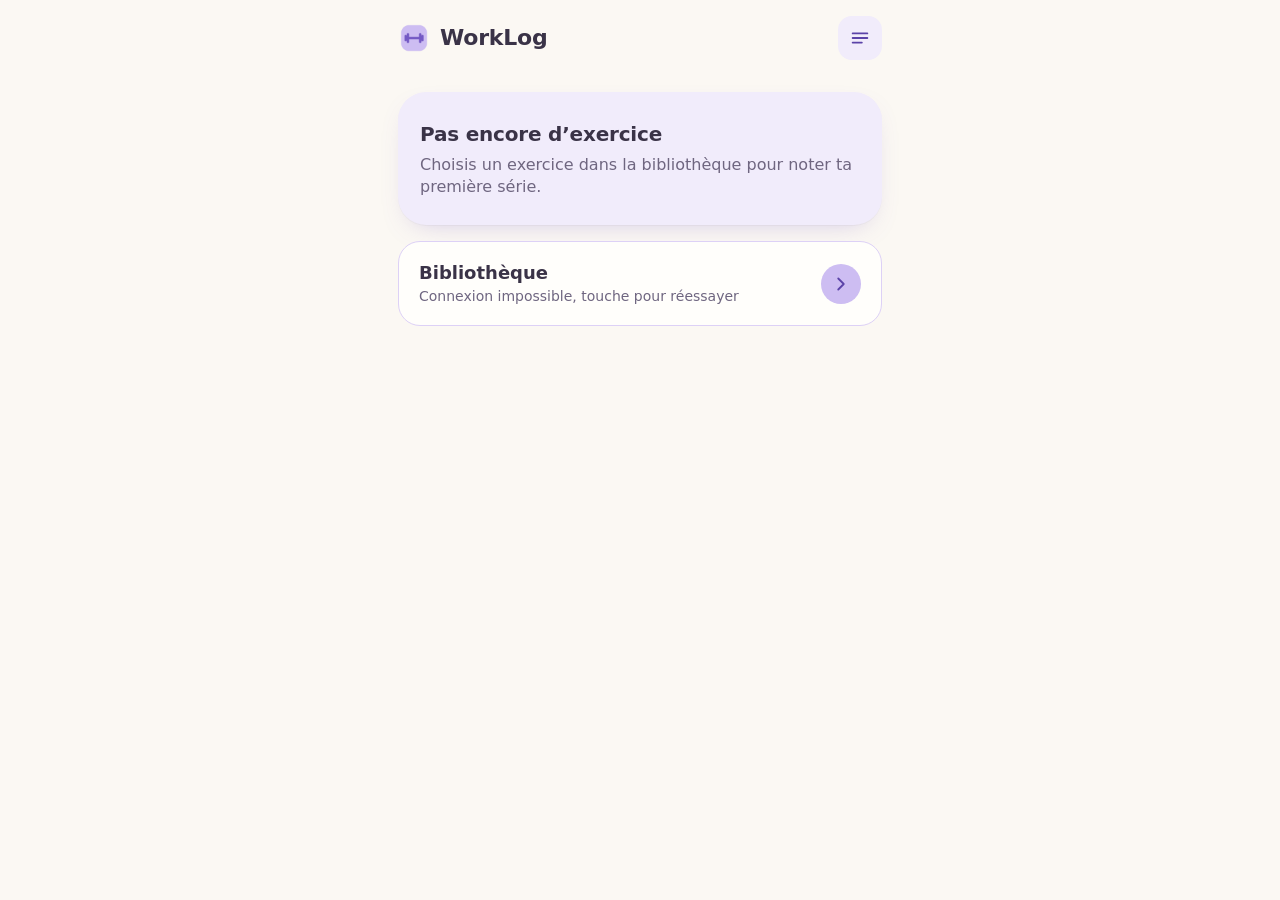
==== index.html @ c3fec1e9 "Add files via upload" ====
<!doctype html>
<html lang="fr">
<head>
<meta charset="utf-8">
<meta name="viewport" content="width=device-width, initial-scale=1, viewport-fit=cover">
<meta http-equiv="Content-Security-Policy" content="default-src 'self'; script-src 'self'; style-src 'self'; img-src 'self' https: data: blob:; connect-src 'self' https:; base-uri 'none'; form-action 'none'">
<meta name="color-scheme" content="light">
<meta name="theme-color" content="#FBF8F3">
<meta name="apple-mobile-web-app-capable" content="yes">
<meta name="mobile-web-app-capable" content="yes">
<meta name="apple-mobile-web-app-title" content="WorkLog">
<meta name="apple-mobile-web-app-status-bar-style" content="default">
<link rel="manifest" href="manifest.webmanifest">
<link rel="apple-touch-icon" href="apple-touch-icon.png">
<link rel="icon" type="image/png" href="icon-192.png">
<title>WorkLog</title>
<link rel="stylesheet" href="style.css">
</head>
<body>
<div id="app"></div>
<div id="toast" role="status" aria-live="polite"></div>
<div id="modal-root"></div>
<script src="app.js" defer></script>
</body>
</html>
---- style.css ----
:root {
  color-scheme: light;
  --paper: #FBF8F3;
  --card: #FFFEFB;
  --ink: #3A3347;
  --muted: #6F6680;
  --line: #EAE3F3;
  --lav: #CDBDF2;
  --lav-mid: #DDD1F6;
  --lav-soft: #F1ECFB;
  --deep: #7459C4;
  --deep-ink: #5B43A8;
  --danger: #B4455C;
  --danger-soft: #F8E6EA;
  --shadow: 0 1px 0 rgba(58, 51, 71, .04), 0 10px 28px -14px rgba(116, 89, 196, .35);
  --font: ui-rounded, "SF Pro Rounded", "Nunito", system-ui, -apple-system, "Segoe UI", sans-serif;
}

* { box-sizing: border-box; -webkit-tap-highlight-color: transparent; }
html { -webkit-text-size-adjust: 100%; }
body {
  margin: 0;
  background: var(--paper);
  color: var(--ink);
  font-family: var(--font);
  font-size: 16px;
  line-height: 1.4;
  font-variant-numeric: tabular-nums;
}
button, input { font: inherit; color: inherit; }
button { cursor: pointer; }
h1, h2, h3, p { margin: 0; }
[hidden] { display: none !important; }

:focus-visible { outline: 3px solid var(--deep); outline-offset: 2px; border-radius: 10px; }

#app {
  max-width: 520px;
  margin: 0 auto;
  min-height: 100vh;
  min-height: 100dvh;
  padding: calc(env(safe-area-inset-top) + 14px) 18px calc(env(safe-area-inset-bottom) + 40px);
}

.ic { width: 22px; height: 22px; fill: none; stroke: currentColor; stroke-width: 2; stroke-linecap: round; stroke-linejoin: round; flex: none; }
.ic.fill { fill: currentColor; }

/* ---------- header ---------- */
.bar { display: flex; align-items: center; justify-content: space-between; gap: 12px; min-height: 48px; margin-bottom: 14px; position: relative; }
.bar h1 { font-size: 22px; font-weight: 700; letter-spacing: -.01em; }
.bar .grow { flex: 1; min-width: 0; }
.iconbtn {
  width: 44px; height: 44px; border-radius: 14px; border: 0; background: var(--lav-soft); color: var(--deep-ink);
  display: inline-grid; place-items: center; flex: none;
}
.iconbtn.plain { background: transparent; }
.iconbtn[aria-pressed="true"] { color: var(--deep); }
.iconbtn[aria-pressed="true"] .ic { fill: var(--lav); }
.textbtn {
  border: 0; background: transparent; color: var(--deep-ink); font-weight: 600; padding: 10px 12px; border-radius: 12px; min-height: 44px;
}
.textbtn.danger { color: var(--danger); }
.pill {
  display: inline-flex; align-items: center; gap: 6px; border: 1.5px solid var(--lav-mid); background: transparent; color: var(--deep-ink);
  border-radius: 999px; padding: 7px 14px; font-weight: 600; font-size: 14px; min-height: 40px;
}
.pill .ic { width: 18px; height: 18px; }

.wordmark { display: flex; align-items: center; gap: 10px; }
.wordmark img { width: 32px; height: 32px; border-radius: 9px; display: block; }

/* ---------- menu ---------- */
.menu {
  position: absolute; right: 0; top: 52px; z-index: 20; min-width: 230px; background: var(--card);
  border-radius: 18px; padding: 6px; box-shadow: 0 18px 40px -12px rgba(58, 51, 71, .3), 0 0 0 1px var(--line);
}
.menu button {
  display: block; width: 100%; text-align: left; border: 0; background: transparent; padding: 12px 14px; border-radius: 12px; font-weight: 600;
}
.menu button:hover, .menu button:focus-visible { background: var(--lav-soft); }
.menu hr { border: 0; border-top: 1px solid var(--line); margin: 6px 8px; }
.menu .quiet { font-weight: 500; color: var(--muted); font-size: 15px; }

/* ---------- home ---------- */
.home { display: grid; gap: 16px; }
.hero {
  display: block; width: 100%; text-align: left; border: 0; padding: 14px 14px 18px; border-radius: 28px;
  background: var(--lav-soft); box-shadow: var(--shadow);
}
.hero .frame { background: #fff; border-radius: 20px; aspect-ratio: 1 / 1; max-height: 340px; width: 100%; display: grid; place-items: center; overflow: hidden; }
.hero .frame img { width: 100%; height: 100%; object-fit: contain; display: block; }
.hero h2 { font-size: 20px; font-weight: 700; margin: 14px 4px 2px; letter-spacing: -.01em; }
.hero .last { margin: 0 4px; font-size: 17px; }
.hero .last strong { font-size: 26px; font-weight: 700; color: var(--deep-ink); letter-spacing: -.02em; }
.hero .when { margin: 2px 4px 0; color: var(--muted); font-size: 14px; }
.hero.empty { padding: 28px 22px 26px; }
.hero.empty h2 { margin: 0 0 6px; }
.hero.empty p { color: var(--muted); }

.lib-card {
  display: flex; align-items: center; justify-content: space-between; gap: 12px; width: 100%; text-align: left;
  border: 1.5px solid var(--lav-mid); background: var(--card); border-radius: 22px; padding: 18px 20px;
}
.lib-card strong { display: block; font-size: 18px; }
.lib-card span.sub { color: var(--muted); font-size: 14px; }
.lib-card .go { width: 40px; height: 40px; border-radius: 50%; background: var(--lav); color: var(--deep-ink); display: grid; place-items: center; flex: none; }

/* ---------- exercise ---------- */
.page > .bar { margin-bottom: 8px; }
.ex-title { font-size: 24px; font-weight: 700; line-height: 1.15; letter-spacing: -.015em; margin: 4px 2px 12px; overflow-wrap: anywhere; }
.visual { background: #fff; border-radius: 24px; box-shadow: var(--shadow); aspect-ratio: 1 / 1; max-height: 380px; width: 100%; display: grid; place-items: center; overflow: hidden; }
.visual img { width: 100%; height: 100%; object-fit: contain; display: block; }
.muscles { margin: 10px 4px 0; font-size: 14px; color: var(--muted); }
.muscles b { color: var(--ink); font-weight: 600; }

.sec { margin-top: 26px; }
.sec > h2 { font-size: 18px; font-weight: 700; margin: 0 2px 10px; letter-spacing: -.01em; }
.card { background: var(--card); border-radius: 22px; box-shadow: var(--shadow); padding: 16px; }

.recent { display: grid; gap: 14px; }
.recent .day { display: grid; gap: 6px; }
.recent .day + .day { border-top: 1px solid var(--line); padding-top: 14px; }
.recent .dlabel { font-weight: 600; }
.sets { display: flex; flex-wrap: wrap; gap: 6px; }
.set { background: var(--lav-soft); color: var(--deep-ink); border-radius: 999px; padding: 4px 12px; font-weight: 600; font-size: 15px; }
.empty-note { color: var(--muted); font-size: 15px; }

.chips { display: flex; gap: 6px; margin-bottom: 10px; }
.chip { border: 0; background: var(--lav-soft); color: var(--deep-ink); font-weight: 600; border-radius: 999px; padding: 8px 14px; min-height: 40px; }
.chip[aria-pressed="true"] { background: var(--deep); color: #fff; }
.chart { width: 100%; height: auto; display: block; overflow: visible; }
.chart .grid { stroke: var(--line); stroke-width: 1; }
.chart .tick { fill: var(--muted); font-size: 10.5px; font-family: var(--font); }
.chart .line { fill: none; stroke: var(--deep); stroke-width: 2; stroke-linejoin: round; stroke-linecap: round; }
.chart .dot { fill: #fff; stroke: var(--deep); stroke-width: 2; }
.chart .dot.on { fill: var(--deep); stroke: #fff; stroke-width: 2.5; }
.chart .hit { fill: transparent; cursor: pointer; }
.chart-note { color: var(--muted); font-size: 12.5px; margin: 0 0 4px 2px; }
.detail { margin-top: 8px; min-height: 44px; background: var(--lav-soft); border-radius: 14px; padding: 10px 14px; font-size: 15px; }
.detail strong { color: var(--deep-ink); }
.detail .sub { color: var(--muted); font-size: 13.5px; display: block; }

.rows { display: grid; gap: 12px; }
.srow { display: grid; grid-template-columns: auto 1fr auto 1fr auto; gap: 8px; align-items: center; }
.srow .n { width: 28px; height: 28px; border-radius: 50%; background: var(--lav); color: var(--deep-ink); display: grid; place-items: center; font-weight: 700; font-size: 14px; }
.srow .times { color: var(--muted); font-weight: 700; }
.field {
  width: 100%; min-width: 0; border: 1.5px solid var(--lav-mid); background: #fff; border-radius: 14px; padding: 10px 12px; font-size: 17px; text-align: center; min-height: 46px;
}
.field::placeholder { color: #A89FB8; }
.field.invalid { border-color: var(--danger); background: var(--danger-soft); }
.srow .dt-line { grid-column: 1 / -1; display: flex; align-items: center; gap: 8px; color: var(--muted); font-size: 13.5px; padding-left: 36px; }
.srow .dt-line input { flex: 1; min-width: 0; font-size: 15px; text-align: left; min-height: 40px; padding: 6px 10px; }
.srow .rm { width: 36px; height: 36px; border-radius: 12px; }
.form-actions { display: grid; gap: 10px; margin-top: 14px; }
.btn { border: 0; border-radius: 16px; padding: 14px 18px; font-weight: 700; font-size: 17px; min-height: 52px; }
.btn.primary { background: var(--deep); color: #fff; }
.btn.primary:active { background: var(--deep-ink); }
.btn.ghost { background: var(--lav-soft); color: var(--deep-ink); display: inline-flex; align-items: center; justify-content: center; gap: 8px; }
.form-msg { color: var(--danger); font-size: 14.5px; min-height: 0; }

/* ---------- library ---------- */
.search {
  width: 100%; border: 1.5px solid var(--lav-mid); background: #fff; border-radius: 16px; padding: 12px 16px; font-size: 17px; min-height: 50px; margin-bottom: 18px;
}
.favs { display: grid; grid-template-columns: repeat(2, 1fr); gap: 10px; }
.tile { position: relative; display: flex; align-items: center; gap: 10px; background: var(--card); border: 0; border-radius: 18px; box-shadow: var(--shadow); padding: 8px 10px 8px 8px; text-align: left; width: 100%; min-width: 0; }
.tile img { width: 56px; height: 56px; border-radius: 12px; object-fit: contain; background: #fff; flex: none; }
.tile .nm { font-size: 14px; font-weight: 600; line-height: 1.2; overflow: hidden; display: -webkit-box; -webkit-line-clamp: 3; -webkit-box-orient: vertical; overflow-wrap: anywhere; }
.groups { display: grid; gap: 8px; }
details.group { background: var(--card); border-radius: 18px; box-shadow: var(--shadow); }
details.group > summary { list-style: none; display: flex; align-items: center; justify-content: space-between; padding: 14px 16px; font-weight: 700; min-height: 52px; cursor: pointer; }
details.group > summary::-webkit-details-marker { display: none; }
details.group > summary .count { color: var(--muted); font-weight: 500; font-size: 14px; margin-left: 8px; }
details.group > summary .ic { transition: transform .15s; color: var(--deep-ink); }
details.group[open] > summary .ic { transform: rotate(180deg); }
.exlist { display: grid; padding: 0 8px 8px; }
.exrow { display: flex; align-items: center; gap: 6px; border-radius: 12px; }
.exrow .open { flex: 1; min-width: 0; text-align: left; border: 0; background: transparent; padding: 11px 10px; border-radius: 12px; font-size: 15.5px; overflow-wrap: anywhere; }
.exrow .open:hover { background: var(--lav-soft); }
.exrow .iconbtn { width: 40px; height: 40px; background: transparent; color: #A89FB8; }
.exrow .iconbtn[aria-pressed="true"] { color: var(--deep); }
.results { display: grid; background: var(--card); border-radius: 18px; box-shadow: var(--shadow); padding: 8px; }
.loader { background: var(--card); border-radius: 22px; box-shadow: var(--shadow); padding: 22px; display: grid; gap: 12px; }
.loader .track { height: 8px; border-radius: 999px; background: var(--lav-soft); overflow: hidden; }
.loader .fill { height: 100%; width: 0; background: var(--deep); border-radius: 999px; transition: width .2s; }
.loader .err { color: var(--danger); font-size: 15px; }

/* ---------- history ---------- */
.tools { display: flex; gap: 8px; flex-wrap: wrap; margin-bottom: 14px; }
.dayhead { position: sticky; top: 0; background: var(--paper); padding: 12px 2px 6px; font-weight: 700; z-index: 2; }
.hrow { display: grid; grid-template-columns: 1fr auto; gap: 8px; align-items: center; background: var(--card); border-radius: 16px; padding: 10px 6px 10px 14px; margin-bottom: 6px; box-shadow: 0 1px 0 rgba(58, 51, 71, .04); }
.hrow .nm { font-weight: 600; overflow-wrap: anywhere; }
.hrow .meta { color: var(--muted); font-size: 14px; }
.hrow .meta b { color: var(--deep-ink); font-weight: 700; font-size: 15px; }
.hrow .iconbtn { width: 40px; height: 40px; background: transparent; color: var(--muted); }

/* ---------- calendar ---------- */
.monthbar { display: flex; align-items: center; justify-content: space-between; margin-bottom: 10px; }
.monthbar h2 { font-size: 19px; font-weight: 700; text-transform: capitalize; }
.cal { display: grid; grid-template-columns: repeat(7, 1fr); gap: 6px; }
.cal .wd { text-align: center; color: var(--muted); font-size: 12.5px; padding-bottom: 2px; }
.cal .day { aspect-ratio: 1 / 1; border: 0; border-radius: 12px; background: transparent; color: #8B829B; font-weight: 500; display: grid; place-items: center; padding: 0; }
.cal .day.has { background: var(--lav); color: var(--ink); font-weight: 700; }
.cal .day.has:active { background: var(--lav-mid); }
.cal .day.today { box-shadow: inset 0 0 0 2px var(--deep); }
.cal .day:disabled { cursor: default; }
.cal-note { margin-top: 16px; color: var(--muted); }

.sum { color: var(--muted); margin: -4px 2px 14px; }
.timeline { position: relative; display: grid; gap: 14px; padding-left: 22px; }
.timeline::before { content: ""; position: absolute; left: 6px; top: 8px; bottom: 8px; width: 2px; background: var(--lav-mid); border-radius: 2px; }
.tl { position: relative; background: var(--card); border-radius: 20px; box-shadow: var(--shadow); padding: 12px 14px 14px; }
.tl::before { content: ""; position: absolute; left: -22px; top: 20px; width: 14px; height: 14px; border-radius: 50%; background: var(--lav); border: 3px solid var(--paper); box-shadow: 0 0 0 2px var(--lav-mid); box-sizing: content-box; margin-left: -3px; }
.tl .head { display: flex; align-items: center; gap: 12px; margin-bottom: 10px; }
.tl .head img { width: 52px; height: 52px; border-radius: 12px; background: #fff; object-fit: contain; flex: none; }
.tl .head .t { color: var(--muted); font-size: 13.5px; }
.tl .head .nm { font-weight: 700; overflow-wrap: anywhere; line-height: 1.2; }
.tl .line-set { display: flex; align-items: baseline; gap: 10px; padding: 5px 0; border-top: 1px solid var(--line); }
.tl .line-set .tm { color: var(--muted); font-size: 13.5px; width: 44px; flex: none; }
.tl .line-set b { color: var(--deep-ink); }
.tl .line-set .tot { margin-left: auto; color: var(--muted); font-size: 13.5px; }

/* ---------- modal & toast ---------- */
.scrim { position: fixed; inset: 0; background: rgba(58, 51, 71, .42); display: grid; place-items: center; padding: 24px; z-index: 50; }
.dialog { background: var(--card); border-radius: 24px; padding: 24px; width: min(360px, 100%); box-shadow: 0 30px 60px -20px rgba(58, 51, 71, .5); }
.dialog h2 { font-size: 20px; margin-bottom: 8px; }
.dialog p { color: var(--muted); margin-bottom: 20px; }
.dialog .acts { display: grid; grid-template-columns: 1fr 1fr; gap: 10px; }
.dialog .btn.danger { background: var(--danger); color: #fff; }

#toast { position: fixed; left: 0; right: 0; bottom: calc(env(safe-area-inset-bottom) + 20px); display: flex; justify-content: center; pointer-events: none; z-index: 60; padding: 0 18px; }
#toast .t { pointer-events: auto; background: var(--ink); color: #fff; border-radius: 16px; padding: 12px 16px; display: flex; align-items: center; gap: 14px; max-width: 420px; box-shadow: 0 14px 30px -12px rgba(58, 51, 71, .6); }
#toast .t button { border: 0; background: transparent; color: var(--lav); font-weight: 700; padding: 4px 6px; }

@media (prefers-reduced-motion: reduce) {
  * { transition: none !important; animation: none !important; }
}
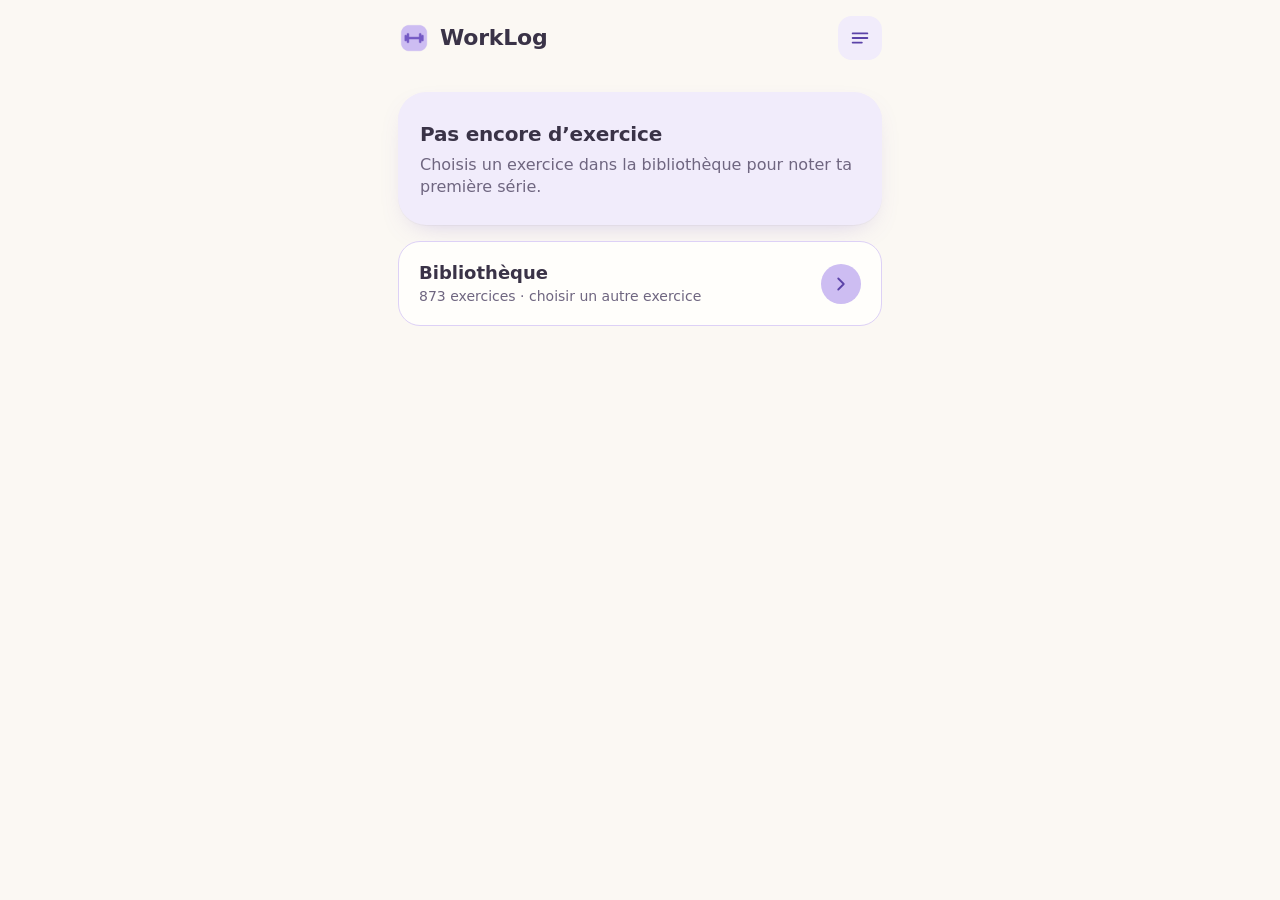
==== commit 0462faa5: "Add files via upload" ====
--- a/index.html
+++ b/index.html
@@ -3,13 +3,14 @@
 <head>
 <meta charset="utf-8">
 <meta name="viewport" content="width=device-width, initial-scale=1, viewport-fit=cover">
-<meta http-equiv="Content-Security-Policy" content="default-src 'self'; script-src 'self'; style-src 'self'; img-src 'self' https: data: blob:; connect-src 'self' https:; base-uri 'none'; form-action 'none'">
+<meta http-equiv="Content-Security-Policy" content="default-src 'self'; script-src 'self'; style-src 'self'; img-src 'self' https: data: blob:; connect-src 'self'; base-uri 'none'; form-action 'none'">
 <meta name="color-scheme" content="light">
 <meta name="theme-color" content="#FBF8F3">
 <meta name="apple-mobile-web-app-capable" content="yes">
 <meta name="mobile-web-app-capable" content="yes">
 <meta name="apple-mobile-web-app-title" content="WorkLog">
 <meta name="apple-mobile-web-app-status-bar-style" content="default">
+<link rel="preconnect" href="https://raw.githubusercontent.com" crossorigin>
 <link rel="manifest" href="manifest.webmanifest">
 <link rel="apple-touch-icon" href="apple-touch-icon.png">
 <link rel="icon" type="image/png" href="icon-192.png">
--- a/style.css
+++ b/style.css
@@ -27,7 +27,7 @@
   line-height: 1.4;
   font-variant-numeric: tabular-nums;
 }
-button, input { font: inherit; color: inherit; }
+button, input, select { font: inherit; color: inherit; }
 button { cursor: pointer; }
 h1, h2, h3, p { margin: 0; }
 [hidden] { display: none !important; }
@@ -87,8 +87,7 @@
   display: block; width: 100%; text-align: left; border: 0; padding: 14px 14px 18px; border-radius: 28px;
   background: var(--lav-soft); box-shadow: var(--shadow);
 }
-.hero .frame { background: #fff; border-radius: 20px; aspect-ratio: 1 / 1; max-height: 340px; width: 100%; display: grid; place-items: center; overflow: hidden; }
-.hero .frame img { width: 100%; height: 100%; object-fit: contain; display: block; }
+.hero .frame { background: #fff; border-radius: 20px; aspect-ratio: 3 / 2; width: 100%; overflow: hidden; }
 .hero h2 { font-size: 20px; font-weight: 700; margin: 14px 4px 2px; letter-spacing: -.01em; }
 .hero .last { margin: 0 4px; font-size: 17px; }
 .hero .last strong { font-size: 26px; font-weight: 700; color: var(--deep-ink); letter-spacing: -.02em; }
@@ -108,10 +107,11 @@
 /* ---------- exercise ---------- */
 .page > .bar { margin-bottom: 8px; }
 .ex-title { font-size: 24px; font-weight: 700; line-height: 1.15; letter-spacing: -.015em; margin: 4px 2px 12px; overflow-wrap: anywhere; }
-.visual { background: #fff; border-radius: 24px; box-shadow: var(--shadow); aspect-ratio: 1 / 1; max-height: 380px; width: 100%; display: grid; place-items: center; overflow: hidden; }
-.visual img { width: 100%; height: 100%; object-fit: contain; display: block; }
-.muscles { margin: 10px 4px 0; font-size: 14px; color: var(--muted); }
-.muscles b { color: var(--ink); font-weight: 600; }
+.visual { background: #fff; border-radius: 24px; box-shadow: var(--shadow); aspect-ratio: 3 / 2; width: 100%; overflow: hidden; }
+.muscles { margin: 12px 4px 0; font-size: 14.5px; color: var(--muted); display: grid; gap: 2px; }
+.muscles p { color: var(--ink); }
+.muscles span { color: var(--muted); }
+.muscles b { font-weight: 700; }
 
 .sec { margin-top: 26px; }
 .sec > h2 { font-size: 18px; font-weight: 700; margin: 0 2px 10px; letter-spacing: -.01em; }
@@ -126,7 +126,13 @@
 .empty-note { color: var(--muted); font-size: 15px; }
 
 .chips { display: flex; gap: 6px; margin-bottom: 10px; }
-.chip { border: 0; background: var(--lav-soft); color: var(--deep-ink); font-weight: 600; border-radius: 999px; padding: 8px 14px; min-height: 40px; }
+.chips.wrap { flex-wrap: wrap; margin-bottom: 0; }
+.chips.scroll { overflow-x: auto; margin: 0 -18px 4px; padding: 2px 18px 8px; scrollbar-width: none; }
+.chips.scroll::-webkit-scrollbar { display: none; }
+.chip { border: 0; background: var(--lav-soft); color: var(--deep-ink); font-weight: 600; border-radius: 999px; padding: 8px 12px; min-height: 40px; font-size: 15px; white-space: nowrap; flex: none; }
+.chips.fit .chip { flex: 1 1 auto; padding: 8px 4px; font-size: 14.5px; }
+.chip.small { font-size: 14px; padding: 6px 12px; min-height: 36px; }
+.chip .n { margin-left: 6px; font-weight: 500; opacity: .75; }
 .chip[aria-pressed="true"] { background: var(--deep); color: #fff; }
 .chart { width: 100%; height: auto; display: block; overflow: visible; }
 .chart .grid { stroke: var(--line); stroke-width: 1; }
@@ -165,7 +171,7 @@
 }
 .favs { display: grid; grid-template-columns: repeat(2, 1fr); gap: 10px; }
 .tile { position: relative; display: flex; align-items: center; gap: 10px; background: var(--card); border: 0; border-radius: 18px; box-shadow: var(--shadow); padding: 8px 10px 8px 8px; text-align: left; width: 100%; min-width: 0; }
-.tile img { width: 56px; height: 56px; border-radius: 12px; object-fit: contain; background: #fff; flex: none; }
+.tile .flip { width: 78px; height: 52px; border-radius: 12px; flex: none; }
 .tile .nm { font-size: 14px; font-weight: 600; line-height: 1.2; overflow: hidden; display: -webkit-box; -webkit-line-clamp: 3; -webkit-box-orient: vertical; overflow-wrap: anywhere; }
 .groups { display: grid; gap: 8px; }
 details.group { background: var(--card); border-radius: 18px; box-shadow: var(--shadow); }
@@ -176,7 +182,9 @@
 details.group[open] > summary .ic { transform: rotate(180deg); }
 .exlist { display: grid; padding: 0 8px 8px; }
 .exrow { display: flex; align-items: center; gap: 6px; border-radius: 12px; }
-.exrow .open { flex: 1; min-width: 0; text-align: left; border: 0; background: transparent; padding: 11px 10px; border-radius: 12px; font-size: 15.5px; overflow-wrap: anywhere; }
+.exrow .open { flex: 1; min-width: 0; display: flex; align-items: center; gap: 12px; text-align: left; border: 0; background: transparent; padding: 7px 8px; border-radius: 12px; font-size: 15.5px; line-height: 1.25; }
+.exrow .open .nm { min-width: 0; overflow-wrap: anywhere; }
+.thumb { width: 72px; height: 48px; border-radius: 10px; object-fit: cover; background: var(--lav-soft); flex: none; display: block; }
 .exrow .open:hover { background: var(--lav-soft); }
 .exrow .iconbtn { width: 40px; height: 40px; background: transparent; color: #A89FB8; }
 .exrow .iconbtn[aria-pressed="true"] { color: var(--deep); }
@@ -212,8 +220,7 @@
 .timeline::before { content: ""; position: absolute; left: 6px; top: 8px; bottom: 8px; width: 2px; background: var(--lav-mid); border-radius: 2px; }
 .tl { position: relative; background: var(--card); border-radius: 20px; box-shadow: var(--shadow); padding: 12px 14px 14px; }
 .tl::before { content: ""; position: absolute; left: -22px; top: 20px; width: 14px; height: 14px; border-radius: 50%; background: var(--lav); border: 3px solid var(--paper); box-shadow: 0 0 0 2px var(--lav-mid); box-sizing: content-box; margin-left: -3px; }
-.tl .head { display: flex; align-items: center; gap: 12px; margin-bottom: 10px; }
-.tl .head img { width: 52px; height: 52px; border-radius: 12px; background: #fff; object-fit: contain; flex: none; }
+.tl .head { display: flex; align-items: center; gap: 12px; margin-bottom: 10px; width: 100%; border: 0; background: transparent; padding: 0; text-align: left; border-radius: 12px; }
 .tl .head .t { color: var(--muted); font-size: 13.5px; }
 .tl .head .nm { font-weight: 700; overflow-wrap: anywhere; line-height: 1.2; }
 .tl .line-set { display: flex; align-items: baseline; gap: 10px; padding: 5px 0; border-top: 1px solid var(--line); }
@@ -227,12 +234,70 @@
 .dialog h2 { font-size: 20px; margin-bottom: 8px; }
 .dialog p { color: var(--muted); margin-bottom: 20px; }
 .dialog .acts { display: grid; grid-template-columns: 1fr 1fr; gap: 10px; }
+.dialog.sheet { width: min(420px, 100%); max-height: calc(100dvh - 48px); overflow-y: auto; display: grid; gap: 8px; }
+.dialog.sheet h2 { margin-bottom: 4px; }
+.dialog.sheet .lbl { font-weight: 600; font-size: 14.5px; margin-top: 8px; }
+.dialog.sheet .acts { margin-top: 12px; }
+.dialog.sheet .form-msg { margin: 0; }
 .dialog .btn.danger { background: var(--danger); color: #fff; }
 
 #toast { position: fixed; left: 0; right: 0; bottom: calc(env(safe-area-inset-bottom) + 20px); display: flex; justify-content: center; pointer-events: none; z-index: 60; padding: 0 18px; }
 #toast .t { pointer-events: auto; background: var(--ink); color: #fff; border-radius: 16px; padding: 12px 16px; display: flex; align-items: center; gap: 14px; max-width: 420px; box-shadow: 0 14px 30px -12px rgba(58, 51, 71, .6); }
 #toast .t button { border: 0; background: transparent; color: var(--lav); font-weight: 700; padding: 4px 6px; }
 
+/* ---------- V2 : photos, sous-groupes, séances ---------- */
+.flip { position: relative; width: 100%; height: 100%; overflow: hidden; background: var(--lav-soft); }
+.flip img { position: absolute; inset: 0; width: 100%; height: 100%; object-fit: cover; display: block; }
+.flip img.b { opacity: 0; animation: flip 2.4s ease-in-out infinite; }
+@keyframes flip { 0%, 44% { opacity: 0; } 50%, 94% { opacity: 1; } 100% { opacity: 0; } }
+img.broken { visibility: hidden; }
+.ph { display: block; background: var(--lav-soft); }
+
+.subgroups { display: grid; gap: 6px; padding: 0 8px 8px; }
+details.group.sub { background: var(--paper); box-shadow: none; border-radius: 14px; }
+details.group.sub > summary { padding: 12px 12px; min-height: 48px; font-weight: 600; }
+details.group.sub .exlist { padding: 0 2px 6px; }
+.empty-note.more { margin: 10px 4px; }
+.favsec { margin-top: 0; margin-bottom: 26px; }
+.favsec + .sec { margin-top: 0; }
+
+.field.left { text-align: left; }
+select.field { appearance: none; -webkit-appearance: none; padding-right: 36px; background-image: linear-gradient(45deg, transparent 50%, var(--deep-ink) 50%), linear-gradient(135deg, var(--deep-ink) 50%, transparent 50%); background-position: calc(100% - 20px) 50%, calc(100% - 14px) 50%; background-size: 6px 6px; background-repeat: no-repeat; }
+.btn.wide { width: 100%; }
+.textbtn.center { display: block; margin: 0 auto; }
+
+.tags { display: flex; flex-wrap: wrap; gap: 6px; }
+.tag { display: inline-flex; align-items: center; gap: 6px; border-radius: 999px; padding: 3px 10px 3px 8px; font-size: 13.5px; font-weight: 500; border: 1.5px solid var(--line); color: var(--ink); }
+.tag::before { content: ""; width: 8px; height: 8px; border-radius: 50%; background: var(--c, var(--lav)); flex: none; }
+.tag.main { background: var(--lav-soft); border-color: var(--lav-soft); font-weight: 700; }
+
+.sess-name { margin-bottom: 14px; }
+.card.named { position: relative; padding: 12px 12px 14px 22px; display: grid; gap: 8px; overflow: hidden; }
+.card.named::before, .scard::before { content: ""; position: absolute; left: 0; top: 0; bottom: 0; width: 7px; background: var(--c, var(--lav)); }
+.card.named .row { display: flex; align-items: center; justify-content: space-between; gap: 8px; }
+.card.named .nm { font-size: 18px; overflow-wrap: anywhere; }
+.sum.pad { margin: 4px 2px 0; }
+
+.cal .day.named { position: relative; }
+.cal .day.named::after { content: ""; position: absolute; left: 50%; bottom: 5px; width: 6px; height: 6px; margin-left: -3px; border-radius: 50%; background: var(--c, var(--deep)); box-shadow: 0 0 0 1.5px #fff; }
+
+.sec.tight { margin-top: 18px; }
+.lastlist { padding: 6px; display: grid; }
+.lastrow { display: flex; align-items: center; gap: 10px; width: 100%; border: 0; background: transparent; text-align: left; padding: 10px; border-radius: 12px; min-height: 44px; }
+.lastrow + .lastrow { border-top: 1px solid var(--line); border-top-left-radius: 0; border-top-right-radius: 0; }
+.lastrow .dot { width: 10px; height: 10px; border-radius: 50%; background: var(--c); flex: none; }
+.lastrow .g { font-weight: 600; flex: 1; min-width: 0; }
+.lastrow .w { color: var(--muted); font-size: 14px; white-space: nowrap; }
+.scards { display: grid; gap: 12px; }
+.scard { position: relative; overflow: hidden; display: grid; gap: 8px; width: 100%; text-align: left; border: 0; background: var(--card); border-radius: 22px; box-shadow: var(--shadow); padding: 14px 16px 14px 24px; }
+.scard .top { display: flex; justify-content: space-between; gap: 10px; font-size: 13.5px; color: var(--muted); }
+.scard .nm { font-size: 19px; font-weight: 700; letter-spacing: -.01em; line-height: 1.2; overflow-wrap: anywhere; }
+.scard .figs { display: grid; grid-template-columns: repeat(3, 1fr); gap: 8px; margin-top: 4px; padding-top: 10px; border-top: 1px solid var(--line); }
+.scard .figs b { display: block; font-size: 19px; color: var(--deep-ink); letter-spacing: -.01em; }
+.scard .figs span { font-size: 12.5px; color: var(--muted); }
+.empty-card { display: grid; gap: 12px; padding: 22px; }
+.empty-card p { color: var(--muted); }
+
 @media (prefers-reduced-motion: reduce) {
   * { transition: none !important; animation: none !important; }
 }
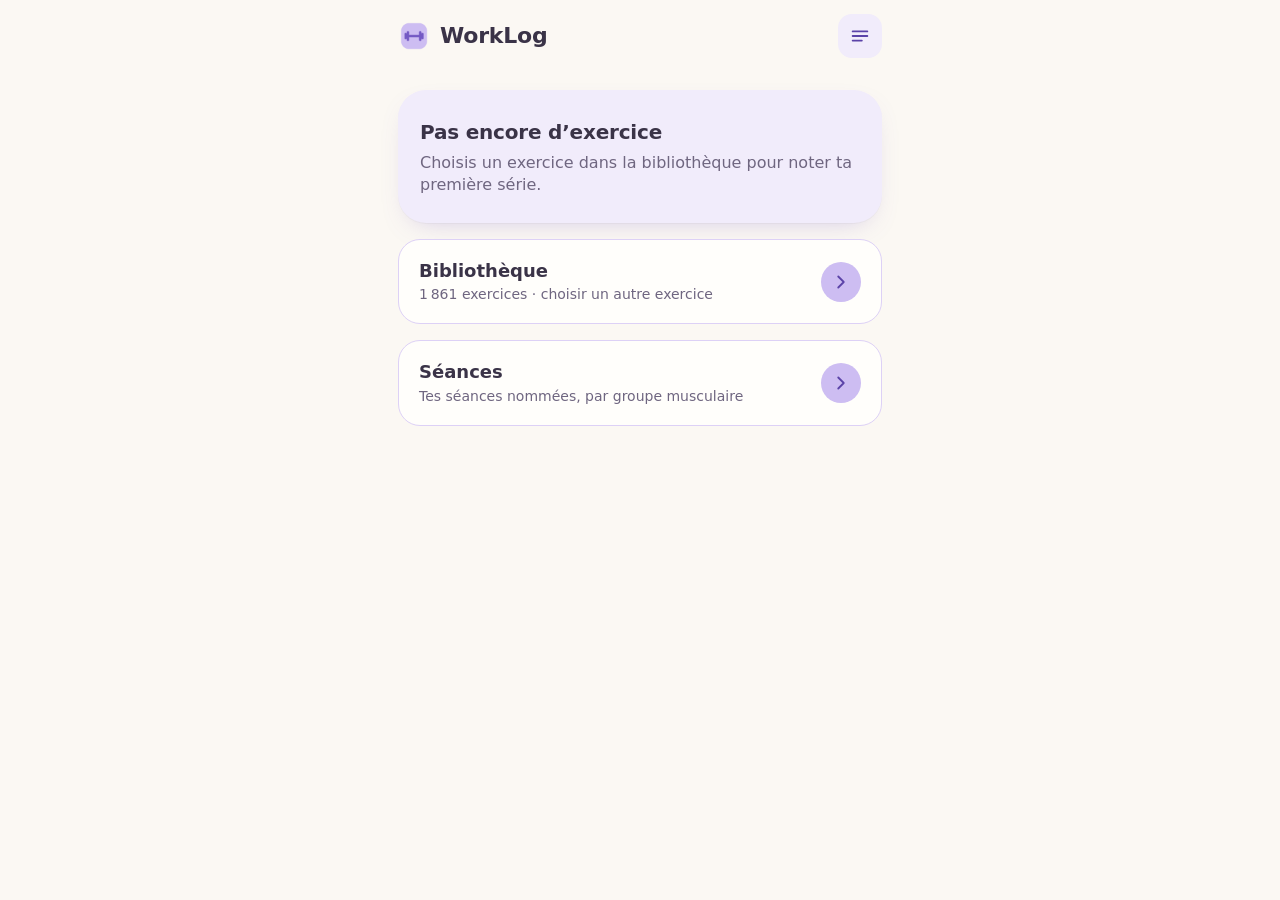
==== commit 6e916a0c: "V0.6.0 26 exercices d'étirements et de mobilité maison, en français, avec mannequin 3D animé (muscle" ====
--- a/index.html
+++ b/index.html
@@ -21,6 +21,8 @@
 <div id="app"></div>
 <div id="toast" role="status" aria-live="polite"></div>
 <div id="modal-root"></div>
+<script src="mannequin.js" defer></script>
+<script src="exercices-3d.js" defer></script>
 <script src="app.js" defer></script>
 </body>
 </html>
--- a/style.css
+++ b/style.css
@@ -147,7 +147,7 @@
 .detail .sub { color: var(--muted); font-size: 13.5px; display: block; }
 
 .rows { display: grid; gap: 12px; }
-.srow { display: grid; grid-template-columns: auto 1fr auto 1fr auto; gap: 8px; align-items: center; }
+.srow { display: grid; grid-template-columns: auto 1fr auto 1fr auto auto; gap: 6px; align-items: center; }
 .srow .n { width: 28px; height: 28px; border-radius: 50%; background: var(--lav); color: var(--deep-ink); display: grid; place-items: center; font-weight: 700; font-size: 14px; }
 .srow .times { color: var(--muted); font-weight: 700; }
 .field {
@@ -169,6 +169,12 @@
 .search {
   width: 100%; border: 1.5px solid var(--lav-mid); background: #fff; border-radius: 16px; padding: 12px 16px; font-size: 17px; min-height: 50px; margin-bottom: 18px;
 }
+.searchbox { position: relative; }
+.searchbox .search { padding-right: 52px; }
+.searchbox .search::-webkit-search-cancel-button { -webkit-appearance: none; display: none; }
+.searchbox .clear { position: absolute; right: 7px; top: 7px; width: 36px; height: 36px; border: 0; border-radius: 12px; background: var(--lav-soft); color: var(--deep-ink); display: grid; place-items: center; }
+.searchbox .clear[hidden] { display: none; }
+.searchbox .clear .ic { width: 18px; height: 18px; }
 .favs { display: grid; grid-template-columns: repeat(2, 1fr); gap: 10px; }
 .tile { position: relative; display: flex; align-items: center; gap: 10px; background: var(--card); border: 0; border-radius: 18px; box-shadow: var(--shadow); padding: 8px 10px 8px 8px; text-align: left; width: 100%; min-width: 0; }
 .tile .flip { width: 78px; height: 52px; border-radius: 12px; flex: none; }
@@ -298,6 +304,290 @@
 .empty-card { display: grid; gap: 12px; padding: 22px; }
 .empty-card p { color: var(--muted); }
 
+/* ---------- V3 : schéma des muscles, animation, onglets ---------- */
+.vis { background: var(--card); border-radius: 24px; box-shadow: var(--shadow); padding: 16px 14px 12px; display: grid; grid-template-columns: 1fr 92px; gap: 10px; align-items: end; }
+.vis.solo, .vis.nomap { grid-template-columns: 1fr; }
+.vis.solo .maps { max-width: 230px; width: 100%; margin: 0 auto; }
+.vis.nomap .anim { width: 160px; margin: 0 auto; }
+.maps { display: grid; grid-template-columns: 1fr 1fr; gap: 8px; }
+.maps figure { margin: 0; text-align: center; }
+.maps figcaption { font-size: 12px; color: var(--muted); margin-top: 2px; }
+.body { width: 100%; height: auto; display: block; }
+.body .m { fill: #DED6EC; }
+.body .k { fill: #EBE6F3; }
+.body .s { fill: #BBA8EC; }
+.body .p { fill: #6A4FC0; }
+.anim { position: relative; display: block; width: 100%; padding: 0; background: #fff; border: 1.5px solid var(--line); border-radius: 16px; overflow: hidden; aspect-ratio: 1 / 1; margin-bottom: 20px; }
+.anim img { width: 100%; height: 100%; object-fit: contain; display: block; }
+.anim .zoom { position: absolute; right: 4px; bottom: 4px; width: 24px; height: 24px; border-radius: 8px; background: var(--lav-soft); color: var(--deep-ink); display: grid; place-items: center; }
+.anim .zoom .ic { width: 14px; height: 14px; }
+.visf { display: grid; gap: 12px; }
+button.visual { display: block; padding: 0; border: 0; }
+.legend { margin: 12px 4px 0; display: grid; gap: 4px; font-size: 14.5px; }
+.legend p { position: relative; padding-left: 19px; }
+.legend i { width: 11px; height: 11px; border-radius: 50%; position: absolute; left: 0; top: 5px; }
+.legend i.p { background: #6A4FC0; }
+.legend i.s { background: #BBA8EC; }
+.legend span { color: var(--muted); }
+.legend b { font-weight: 700; }
+.credit { font-size: 11.5px; color: var(--muted); margin: 8px 4px 0; }
+.hero .vis { box-shadow: none; background: #fff; border-radius: 20px; }
+.library .search { margin-bottom: 12px; }
+.tabs { display: grid; grid-template-columns: repeat(3, 1fr); gap: 4px; background: var(--lav-soft); border-radius: 16px; padding: 4px; margin-bottom: 16px; }
+.tab { border: 0; background: transparent; color: var(--deep-ink); font-weight: 600; font-size: 15px; border-radius: 12px; min-height: 42px; padding: 6px 4px; }
+.tab[aria-selected="true"] { background: var(--card); color: var(--ink); font-weight: 700; box-shadow: 0 1px 4px rgba(58, 51, 71, .14); }
+.thumb.sq { width: 56px; height: 56px; object-fit: contain; background: #fff; margin: 0 8px; }
+.exrow .kind { display: inline-block; margin-left: 8px; font-size: 12px; color: var(--muted); border: 1px solid var(--line); border-radius: 999px; padding: 0 7px; white-space: nowrap; }
+.dialog.lightbox { width: min(420px, 100%); padding: 14px; display: grid; gap: 12px; }
+.lb-media { background: #fff; border-radius: 16px; overflow: hidden; aspect-ratio: 3 / 2; }
+.lb-media.sq { aspect-ratio: 1 / 1; }
+.lb-media.sq img { width: 100%; height: 100%; object-fit: contain; display: block; }
+.dialog .lb-name { font-weight: 700; text-align: center; margin: 0; color: var(--ink); overflow-wrap: anywhere; }
+
+/* ---------- V4 ---------- */
+.hint { color: var(--muted); font-size: 13px; margin: 8px 2px 0; }
+.empty-note.pad { padding: 6px 4px; }
+button.set { border: 0; font-family: inherit; }
+.iconbtn.mini { width: 36px; height: 36px; border-radius: 12px; color: var(--muted); }
+.iconbtn.mini .ic { width: 19px; height: 19px; }
+span.mini { width: 36px; }
+.srow.edit { grid-template-columns: 1fr auto 1fr; }
+
+/* barre de calcul au-dessus du clavier */
+.calcbar { position: fixed; left: 0; right: 0; top: 0; z-index: 70; display: grid; grid-template-columns: repeat(7, 1fr); gap: 6px;
+  padding: 6px 8px; background: #EDE8F4; border-top: 1px solid var(--line); box-shadow: 0 -6px 18px -12px rgba(58, 51, 71, .35); }
+.calcbar[hidden] { display: none; }
+.calcbar .ck { border: 0; border-radius: 10px; min-height: 42px; background: #fff; color: var(--ink); font-size: 21px; font-weight: 600; box-shadow: 0 1px 0 rgba(58, 51, 71, .18); touch-action: manipulation; }
+.calcbar .ck.eq { background: var(--deep); color: #fff; }
+.field.calc { font-variant-numeric: tabular-nums; }
+
+/* note libre */
+.notebox { margin: 0 0 14px; }
+.note { display: block; width: 100%; resize: none; overflow: hidden; border: 1.5px dashed var(--lav-mid); background: var(--card); border-radius: 14px; padding: 9px 12px;
+  font: inherit; font-size: 14px; line-height: 1.4; color: var(--ink); min-height: 0; }
+.note:focus { border-style: solid; border-color: var(--deep); outline: none; }
+.note::placeholder { color: #A89FB8; white-space: nowrap; overflow: hidden; text-overflow: ellipsis; }
+
+/* cardio */
+.crow { display: grid; gap: 8px; background: var(--paper); border-radius: 16px; padding: 10px; }
+.chead { display: flex; align-items: center; gap: 8px; }
+.chead .n { width: 28px; height: 28px; border-radius: 50%; background: var(--lav); color: var(--deep-ink); display: grid; place-items: center; font-weight: 700; font-size: 14px; }
+.chead .grow { flex: 1; }
+.chead .live { color: var(--deep-ink); font-weight: 700; font-size: 14.5px; }
+.cgrid { display: grid; grid-template-columns: 1fr 1fr; gap: 8px; }
+.cf { display: grid; gap: 4px; font-size: 13px; color: var(--muted); font-weight: 600; min-width: 0; }
+.cf.dur { grid-column: 1 / -1; }
+.durin { display: grid; grid-template-columns: 1fr auto 1fr; gap: 6px; align-items: center; }
+.durin > span { color: var(--muted); font-weight: 700; }
+.crow .dt-line { display: flex; align-items: center; gap: 8px; color: var(--muted); font-size: 13.5px; }
+.crow .dt-line input { flex: 1; min-width: 0; font-size: 15px; text-align: left; min-height: 40px; padding: 6px 10px; }
+
+/* glisser pour supprimer */
+.swipe { position: relative; overflow: hidden; border-radius: inherit; }
+.swipe-c { position: relative; z-index: 1; touch-action: pan-y; background: var(--card); will-change: transform; }
+.swipe-del { position: absolute; right: 0; top: 0; bottom: 0; width: 88px; border: 0; background: var(--danger); color: #fff; display: grid; place-items: center; }
+.swipe-del .ic { width: 22px; height: 22px; }
+
+/* séance du jour, séance type : liste d'exercices */
+.dlist { position: relative; display: grid; gap: 10px; }
+.sitem { position: relative; }
+.sitem.dragging { z-index: 5; }
+.sitem.dragging .dcard { box-shadow: 0 18px 36px -14px rgba(58, 51, 71, .45); }
+.dcard { background: var(--card); border-radius: 18px; box-shadow: var(--shadow); overflow: hidden; }
+.dcard.todo .dhead { background: var(--card); }
+.dhead { display: flex; align-items: center; gap: 2px; padding: 6px 8px 6px 2px; }
+.dhead .handle { width: 40px; height: 52px; display: grid; place-items: center; color: #A89FB8; touch-action: none; cursor: grab; flex: none; }
+.dhead .open { flex: 1; min-width: 0; display: flex; align-items: center; gap: 10px; border: 0; background: transparent; text-align: left; padding: 4px 0; }
+.dhead .txt { min-width: 0; }
+.dhead .nm { font-weight: 700; line-height: 1.2; overflow-wrap: anywhere; }
+.dhead .st { color: var(--deep-ink); font-size: 13.5px; font-weight: 600; }
+.dhead .st.todo { color: var(--muted); font-weight: 500; }
+.dhead .chev { color: #A89FB8; display: grid; place-items: center; width: 28px; flex: none; }
+.dhead .chev.up .ic { transform: rotate(180deg); }
+.dcard .line-set { display: flex; align-items: baseline; gap: 10px; width: 100%; border: 0; border-top: 1px solid var(--line); text-align: left; padding: 10px 16px 10px 52px; font-size: 15px; }
+.dcard .line-set .tm { color: var(--muted); font-size: 13.5px; width: 44px; flex: none; }
+.dcard .line-set b { color: var(--deep-ink); }
+.dcard .line-set .tot { margin-left: auto; color: var(--muted); font-size: 13.5px; }
+.dcard .sets.planned { padding: 2px 14px 12px 52px; }
+.dcard .sets.planned .set { background: transparent; border: 1.5px dashed var(--lav-mid); color: var(--muted); }
+.psets { display: grid; gap: 8px; padding: 4px 12px 12px 14px; border-top: 1px solid var(--line); }
+.psets .empty-note { font-size: 14px; padding-top: 8px; }
+.psets .textbtn { justify-self: start; padding-left: 4px; }
+.addex { margin-top: 12px; }
+.btn.wide + .btn.wide { margin-top: 10px; }
+.acts-day { display: flex; flex-wrap: wrap; gap: 8px; }
+.today-card { position: relative; overflow: hidden; display: flex; align-items: center; justify-content: space-between; gap: 12px; width: 100%; text-align: left;
+  border: 0; background: var(--deep); color: #fff; border-radius: 22px; padding: 16px 16px 16px 20px; margin-bottom: 14px; box-shadow: var(--shadow); }
+.today-card .sub { display: block; font-size: 13.5px; color: #E6DDFB; }
+.today-card strong { display: block; font-size: 19px; line-height: 1.2; margin: 2px 0; overflow-wrap: anywhere; }
+.today-card .prog { font-size: 14px; color: #E6DDFB; }
+.today-card .go { width: 40px; height: 40px; border-radius: 50%; background: rgba(255, 255, 255, .18); color: #fff; display: grid; place-items: center; flex: none; }
+.cal .day.planned { background: transparent; box-shadow: inset 0 0 0 2px var(--lav); color: var(--deep-ink); font-weight: 700; }
+.cal .day.planned.today { box-shadow: inset 0 0 0 2px var(--deep); }
+
+/* onglets à deux entrées */
+.tabs.two { grid-template-columns: 1fr 1fr; }
+
+/* séances types */
+.folders { margin-top: 14px; }
+.fsum { display: inline-flex; align-items: center; gap: 8px; }
+.fsum .ic { width: 20px; height: 20px; color: var(--deep); }
+.pcards { display: grid; gap: 8px; padding: 0 8px 8px; }
+.pcard { position: relative; display: flex; align-items: stretch; background: var(--paper); border-radius: 16px; overflow: hidden; }
+.pcard::before { content: ""; position: absolute; left: 0; top: 0; bottom: 0; width: 6px; background: var(--c, var(--lav)); }
+.pmain { flex: 1; min-width: 0; display: grid; gap: 6px; border: 0; background: transparent; text-align: left; padding: 12px 10px 12px 18px; }
+.pmain .nm { font-weight: 700; font-size: 16.5px; overflow-wrap: anywhere; }
+.pmain .meta { color: var(--muted); font-size: 13.5px; }
+.pgo { flex: none; width: 86px; border: 0; border-left: 1px solid var(--line); background: transparent; color: var(--deep); display: grid; place-items: center; align-content: center; gap: 2px; font-size: 12.5px; font-weight: 700; }
+.pgo .ic { width: 22px; height: 22px; fill: var(--lav); }
+.page.plan .field.big { font-size: 20px; font-weight: 700; min-height: 54px; margin-bottom: 12px; }
+.pform { display: grid; gap: 6px; }
+.pform .lbl { font-weight: 600; font-size: 14.5px; margin-top: 6px; }
+.pform .lbl:first-child { margin-top: 0; }
+.plan-acts { display: grid; gap: 6px; }
+.btn.primary.wide { display: inline-flex; align-items: center; justify-content: center; gap: 6px; width: 100%; }
+.btn.primary .ic { fill: currentColor; }
+.seances .btn.primary.wide { margin-bottom: 4px; }
+
+/* bibliothèque en mode « ajouter » */
+.okbtn { min-height: 44px; padding: 8px 16px; font-size: 16px; display: inline-flex; gap: 6px; align-items: center; border-radius: 14px; }
+.pcount { background: rgba(255, 255, 255, .22); border-radius: 999px; padding: 0 8px; font-size: 14px; }
+.exrow .pick { width: 30px; height: 30px; border-radius: 50%; border: 2px solid var(--lav-mid); display: grid; place-items: center; color: transparent; margin-right: 6px; flex: none; }
+.exrow.picked .pick { background: var(--deep); border-color: var(--deep); color: #fff; }
+.exrow.picked .open { background: var(--lav-soft); }
+.exrow .pick .ic { width: 18px; height: 18px; }
+
+/* historique : ligne modifiable */
+.hedit { border: 0; background: transparent; text-align: left; padding: 0; min-width: 0; }
+
+/* fenêtres */
+.dialog .acts.col { grid-template-columns: 1fr; }
+.btn.ghost.warn { color: var(--danger); }
+.dialog .ed-name { margin: -2px 0 6px; color: var(--muted); }
+
+/* ---------- V5 ---------- */
+/* bandeau du haut collant : caché en descendant, de retour en remontant */
+#app > main > header.bar { position: sticky; top: 0; z-index: 30; background: var(--paper);
+  margin: calc(-1 * (env(safe-area-inset-top) + 14px)) -18px 8px; padding: calc(env(safe-area-inset-top) + 14px) 18px 8px;
+  transition: transform .22s ease, box-shadow .2s ease; }
+#app > main > header.bar.stuck { box-shadow: 0 8px 18px -16px rgba(58, 51, 71, .55); }
+#app > main > header.bar.hidebar { transform: translateY(-105%); }
+.bar .valbtn { min-height: 42px; padding: 8px 14px; font-size: 15.5px; }
+.bar .valbtn .ic { width: 18px; height: 18px; }
+
+/* transitions de page */
+#app { position: relative; z-index: 1; background: var(--paper); }
+.menu .ver { padding: 8px 14px 4px; font-size: 12.5px; color: var(--muted); }
+#app.enter { background: var(--paper); animation: page-in .28s cubic-bezier(.2, .8, .2, 1); box-shadow: -16px 0 32px -22px rgba(58, 51, 71, .5); }
+.pg-ghost { position: fixed; inset: 0; overflow: hidden; background: var(--paper); pointer-events: none; }
+.pg-ghost.under { z-index: 0; }
+.pg-ghost.over { z-index: 45; box-shadow: -16px 0 32px -22px rgba(58, 51, 71, .5); }
+.ghost-in { max-width: 520px; margin: 0 auto; padding: calc(env(safe-area-inset-top) + 14px) 18px 40px; }
+.pg-ghost.leave-right { animation: g-right .26s cubic-bezier(.4, 0, .7, 1) forwards; }
+.pg-ghost.leave-down { animation: g-down .3s cubic-bezier(.4, 0, .7, 1) forwards; }
+@keyframes page-in { from { transform: translateX(100%); } to { transform: none; } }
+@keyframes g-right { to { transform: translateX(100%); } }
+@keyframes g-down { to { transform: translateY(100%); } }
+
+/* vignettes animées */
+.thumb.tflip { position: relative; overflow: hidden; display: block; }
+.thumb.tflip img { position: absolute; inset: 0; width: 100%; height: 100%; object-fit: cover; display: block; }
+.thumb.tflip img.b { opacity: 0; }
+.thumb.tflip.play img.b { animation: flip 2.4s ease-in-out infinite; }
+.zoomable { cursor: zoom-in; }
+
+/* bibliothèque en mode « ajouter » : toute la ligne sélectionne */
+.exrow.pickrow { gap: 12px; padding: 7px 8px; cursor: pointer; -webkit-tap-highlight-color: transparent; -webkit-user-select: none; user-select: none; }
+.exrow.pickrow .nm { flex: 1; min-width: 0; overflow-wrap: anywhere; font-size: 15.5px; line-height: 1.25; }
+.exrow.pickrow.picked { background: var(--lav-soft); }
+.exrow.pickrow .tw { position: relative; flex: none; display: block; }
+.exrow.pickrow .thumb.sq { margin: 0; }
+.loupe { position: absolute; right: -6px; bottom: -6px; width: 28px; height: 28px; border-radius: 9px; border: 0; padding: 0; background: rgba(255, 255, 255, .95); color: var(--deep-ink); display: grid; place-items: center; box-shadow: 0 1px 4px rgba(58, 51, 71, .3); }
+.loupe .ic { width: 15px; height: 15px; }
+
+/* poignées : pas de sélection de texte, geste immédiat */
+.handle { -webkit-user-select: none; user-select: none; -webkit-touch-callout: none; touch-action: none; }
+.dhead .handle { width: 46px; height: 58px; }
+body.dragging-now, body.dragging-now * { -webkit-user-select: none !important; user-select: none !important; cursor: grabbing; }
+
+/* calendrier : jour choisi et détail en dessous */
+.cal .day.sel { outline: 2.5px solid var(--deep); outline-offset: 1px; }
+.cal .day:not(.has):not(.planned) { color: #8B829B; }
+.day-wrap { margin-top: 18px; }
+.daydetail { border-top: 1px solid var(--line); padding-top: 16px; }
+.dd-title { font-size: 19px; font-weight: 700; margin: 0 2px 12px; }
+
+/* Mes séances : boutons, dossiers, « Sans dossier » */
+.plan-btns { display: grid; gap: 10px; margin-bottom: 4px; }
+.newfolder { display: flex; align-items: center; justify-content: center; gap: 8px; width: 100%; min-height: 46px; border: 1.5px dashed var(--lav-mid);
+  background: transparent; color: var(--deep-ink); border-radius: 14px; font-weight: 600; font-size: 15px; }
+.newfolder .ic { width: 20px; height: 20px; }
+.folders { display: grid; gap: 10px; margin-top: 14px; }
+.fsum { flex: 1; min-width: 0; }
+.fname { overflow-wrap: anywhere; }
+details.group > summary .fsum .ic, details.group > summary .fmore .ic { transform: none !important; }
+.fmore { width: 38px; height: 38px; margin-right: 4px; border: 0; border-radius: 10px; background: transparent; color: var(--muted); display: grid; place-items: center; flex: none; }
+details.loose { margin-top: 6px; border-radius: 14px; }
+details.loose > summary { list-style: none; display: flex; align-items: center; justify-content: space-between; padding: 10px 6px; color: var(--muted); font-weight: 700; font-size: 14.5px; cursor: pointer; border-bottom: 1px solid var(--line); }
+details.loose > summary::-webkit-details-marker { display: none; }
+details.loose > summary .ic { width: 18px; height: 18px; transition: transform .15s; }
+details.loose[open] > summary .ic { transform: rotate(180deg); }
+.lsum .count { font-weight: 500; margin-left: 8px; }
+details.loose .pcards { padding: 10px 0 0; }
+details.loose .pcard { background: var(--card); box-shadow: var(--shadow); }
+.droptarget { outline: 2.5px dashed var(--deep); outline-offset: 2px; }
+details.loose.droptarget { background: var(--lav-soft); }
+.pcard .phandle { width: 32px; display: grid; place-items: center; color: #A89FB8; flex: none; margin-left: 6px; }
+.pcard .pmain { padding-left: 2px; }
+.pcard .pgo { width: 72px; }
+.pmore { flex: none; width: 40px; border: 0; background: transparent; color: var(--muted); display: grid; place-items: center; }
+.pcard.lifted { opacity: .35; }
+.pghost { position: fixed; left: 0; top: 0; z-index: 90; pointer-events: none; background: var(--card); box-shadow: 0 18px 36px -12px rgba(58, 51, 71, .5); opacity: .96; }
+
+/* feuille du bas : menu « … », groupes secondaires */
+.sheet-scrim { position: fixed; inset: 0; z-index: 80; background: rgba(58, 51, 71, .38); display: flex; align-items: flex-end; justify-content: center; animation: fade .18s ease; }
+.sheet-scrim.out { opacity: 0; transition: opacity .18s; }
+.bsheet { width: min(520px, 100%); max-height: 82dvh; overflow-y: auto; background: var(--card); border-radius: 22px 22px 0 0; padding: 8px 16px calc(env(safe-area-inset-bottom) + 16px);
+  display: grid; gap: 6px; animation: sheet-up .22s cubic-bezier(.2, .8, .2, 1); }
+.bsheet .grab { justify-self: center; width: 40px; height: 5px; border-radius: 3px; background: var(--line); margin: 2px 0 6px; }
+.bs-title { font-size: 17px; font-weight: 700; margin: 0 4px 4px; overflow-wrap: anywhere; }
+.bs-item { display: flex; align-items: center; gap: 12px; width: 100%; min-height: 50px; border: 0; background: var(--paper); border-radius: 14px; padding: 10px 14px; text-align: left; font-size: 16px; font-weight: 600; color: var(--ink); }
+.bs-item .ic { color: var(--deep); }
+.bs-item.danger, .bs-item.danger .ic { color: var(--danger); }
+.bs-cancel { margin-top: 4px; }
+.gs-list { display: grid; gap: 2px; }
+.gs-row { display: flex; align-items: center; gap: 10px; min-height: 46px; padding: 6px 10px; border-radius: 12px; font-weight: 600; cursor: pointer; }
+.gs-row.sub { padding-left: 36px; font-weight: 500; }
+.gs-row input { width: 22px; height: 22px; margin: 0; accent-color: var(--deep); flex: none; }
+.gs-row .dot { width: 9px; height: 9px; border-radius: 50%; background: var(--c); flex: none; }
+.gs-row .gl { flex: 1; }
+.gs-row.main { opacity: .55; }
+.gs-row .gm { font-size: 12.5px; color: var(--muted); font-weight: 500; }
+.gfield { display: flex; align-items: center; justify-content: space-between; gap: 8px; cursor: pointer; }
+.gfield .v { overflow: hidden; text-overflow: ellipsis; white-space: nowrap; min-width: 0; }
+.gfield .ph { color: #A89FB8; }
+.gfield .ic { width: 18px; height: 18px; color: var(--deep-ink); }
+@keyframes sheet-up { from { transform: translateY(100%); } }
+@keyframes fade { from { opacity: 0; } }
+
 @media (prefers-reduced-motion: reduce) {
+  .pg-ghost { display: none; }
+  #app.enter, .bsheet, .sheet-scrim { animation: none; }
   * { transition: none !important; animation: none !important; }
 }
+.page.plan > .bar h1 { font-size: 19px; white-space: nowrap; overflow: hidden; text-overflow: ellipsis; }
+.swipe.today-swipe { border-radius: 22px; }
+.swipe.today-swipe .today-card { margin-bottom: 0; }
+.clearplan { margin-top: 12px; }
+
+/* ----- 0.6.0 : exercices maison en 3D (mannequin animé) ----- */
+canvas.m3d { display: block; }
+canvas.m3d.thumb { width: 56px; height: 56px; object-fit: fill; background: #fff; }
+canvas.m3d.big { width: 100%; aspect-ratio: 1 / 1; touch-action: none; cursor: grab; -webkit-user-select: none; user-select: none; -webkit-touch-callout: none; }
+canvas.m3d.big.drag { cursor: grabbing; }
+canvas.m3d.m3d-thumb.big { touch-action: auto; cursor: inherit; pointer-events: none; }
+.vis.vis3d { grid-template-columns: 1fr; padding: 6px 6px 10px; gap: 0; }
+.vis3d canvas.m3d.big { max-width: 420px; margin: 0 auto; }
+.vis3d .turn { margin: 0; text-align: center; font-size: 12.5px; color: var(--muted); }
+.lb-media canvas.m3d.big { height: 100%; }
+.srow.hold { grid-template-columns: auto 1fr auto auto auto; }
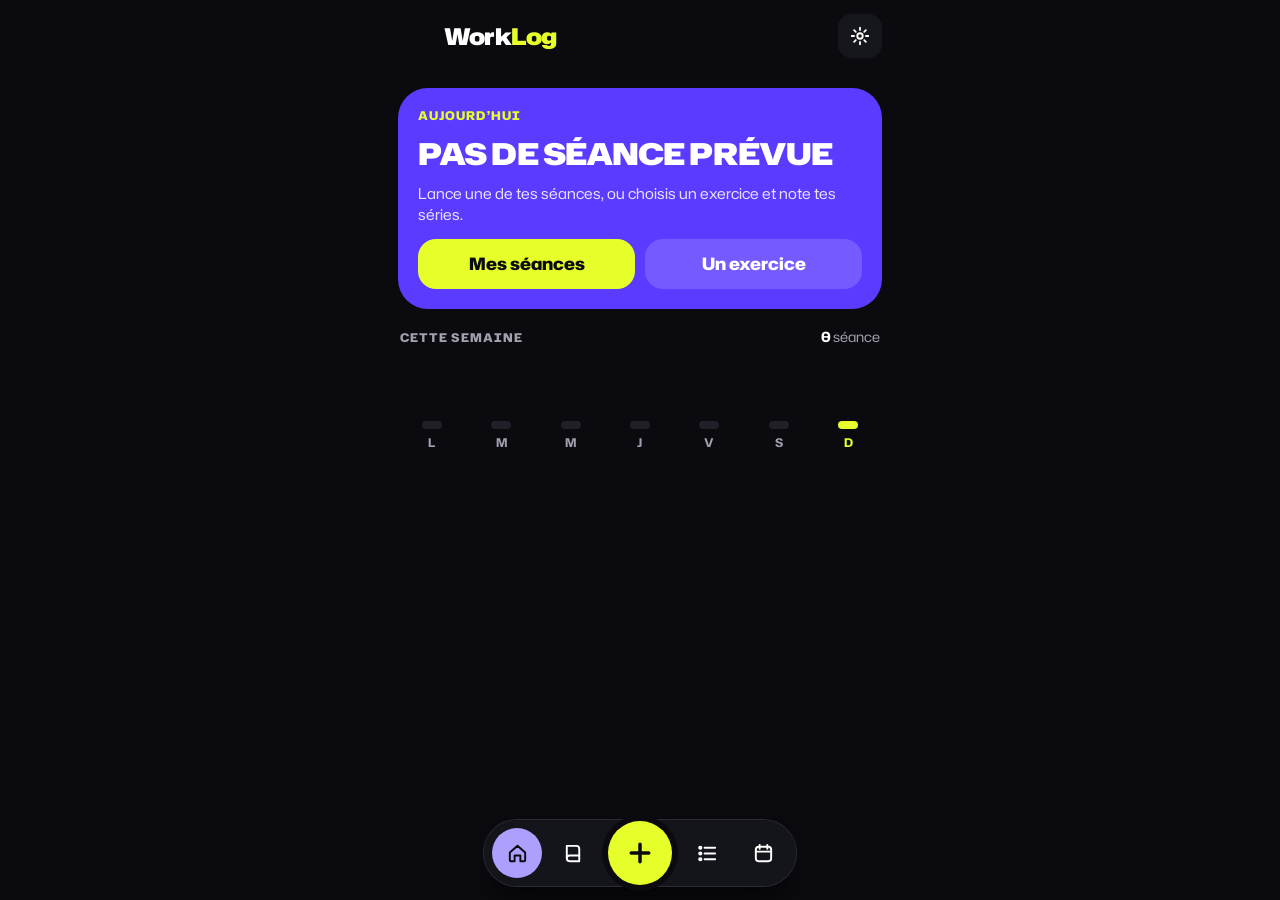
==== commit 00347caa: "WorkLog 0.8.0 **Nouveau design « Néon »** - Fond noir, violet électrique (#5B3BFF) et jaune citron (" ====
--- a/index.html
+++ b/index.html
@@ -3,26 +3,31 @@
 <head>
 <meta charset="utf-8">
 <meta name="viewport" content="width=device-width, initial-scale=1, viewport-fit=cover">
-<meta http-equiv="Content-Security-Policy" content="default-src 'self'; script-src 'self'; style-src 'self'; img-src 'self' https: data: blob:; connect-src 'self'; base-uri 'none'; form-action 'none'">
-<meta name="color-scheme" content="light">
-<meta name="theme-color" content="#FBF8F3">
+<meta http-equiv="Content-Security-Policy" content="default-src 'self'; script-src 'self'; style-src 'self'; img-src 'self' https: data: blob:; connect-src 'self' https: http://localhost:* http://127.0.0.1:*; base-uri 'none'; form-action 'none'">
+<meta name="color-scheme" content="dark">
+<meta name="theme-color" content="#0A0A0F">
 <meta name="apple-mobile-web-app-capable" content="yes">
 <meta name="mobile-web-app-capable" content="yes">
 <meta name="apple-mobile-web-app-title" content="WorkLog">
-<meta name="apple-mobile-web-app-status-bar-style" content="default">
+<meta name="apple-mobile-web-app-status-bar-style" content="black-translucent">
 <link rel="preconnect" href="https://raw.githubusercontent.com" crossorigin>
 <link rel="manifest" href="manifest.webmanifest">
-<link rel="apple-touch-icon" href="apple-touch-icon.png">
-<link rel="icon" type="image/png" href="icon-192.png">
+<link rel="apple-touch-icon" href="icons/apple-touch-icon.png">
+<link rel="icon" type="image/svg+xml" href="icons/logo.svg">
+<link rel="icon" type="image/png" href="icons/icon-192.png">
+<link rel="preload" href="fonts/hubot-sans-latin.woff2" as="font" type="font/woff2" crossorigin>
 <title>WorkLog</title>
-<link rel="stylesheet" href="style.css">
+<link rel="stylesheet" href="css/style.css">
 </head>
 <body>
 <div id="app"></div>
 <div id="toast" role="status" aria-live="polite"></div>
 <div id="modal-root"></div>
-<script src="mannequin.js" defer></script>
-<script src="exercices-3d.js" defer></script>
-<script src="app.js" defer></script>
+<script src="js/i18n.js" defer></script>
+<script src="js/gifreader.js" defer></script>
+<script src="js/mannequin.js" defer></script>
+<script src="js/exercices-3d.js" defer></script>
+<script src="js/exercices-3d-muscu.js" defer></script>
+<script src="js/app.js" defer></script>
 </body>
 </html>
--- a/css/style.css
+++ b/css/style.css
@@ -0,0 +1,1114 @@
+:root {
+  color-scheme: dark;
+  /* 0.8.0 : palette « Néon » sur fond noir. Les anciens noms de variables sont gardés pour tout le reste de la feuille. */
+  --paper: #0A0A0F;      /* fond */
+  --card: #16161D;       /* cartes */
+  --card2: #202029;      /* champs, cartes claires */
+  --ink: #FFFFFF;
+  --muted: #A0A0AF;
+  --line: #2C2C38;
+  --lav: #ACA0FF;        /* violet clair : courbes, icônes, onglet actif */
+  --lav-mid: #34344A;    /* bordures */
+  --lav-soft: #202029;   /* fonds discrets */
+  --deep: #5B3BFF;       /* violet électrique */
+  --deep-ink: #ACA0FF;   /* texte violet sur fond sombre */
+  --acc: #E6FF2B;        /* citron : ce qu'il faut voir en premier */
+  --on-acc: #0A0A0F;
+  --danger: #FF6B81;
+  --danger-soft: rgba(255, 107, 129, .14);
+  --shadow: 0 0 0 1px #2C2C38;
+  --font: "Hubot Sans", system-ui, -apple-system, "Segoe UI", sans-serif;
+}
+@font-face { font-family: "Hubot Sans"; font-style: normal; font-display: swap; font-weight: 200 900; font-stretch: 75% 125%;
+  src: url(../fonts/hubot-sans-latin.woff2) format("woff2-variations"), url(../fonts/hubot-sans-latin.woff2) format("woff2");
+  unicode-range: U+0000-00FF, U+0131, U+0152-0153, U+02BB-02BC, U+02C6, U+02DA, U+02DC, U+0304, U+0308, U+0329, U+2000-206F, U+20AC, U+2122, U+2191, U+2193, U+2212, U+2215, U+FEFF, U+FFFD; }
+/* Chiffres : sous-ensemble renommé « WL Digits » de Mona Sans (police sœur de Hubot Sans, licence OFL, fonts/OFL-Mona-Sans.txt), au zéro sans barre, plus lisibles pour les charges. */
+@font-face { font-family: "Hubot Sans"; font-style: normal; font-display: swap; font-weight: 200 900; font-stretch: 75% 125%;
+  src: url(../fonts/wl-digits.woff2) format("woff2-variations"), url(../fonts/wl-digits.woff2) format("woff2"); unicode-range: U+0030-0039; }
+@font-face { font-family: "Hubot Sans"; font-style: normal; font-display: swap; font-weight: 200 900; font-stretch: 75% 125%;
+  src: url(../fonts/hubot-sans-latin-ext.woff2) format("woff2-variations"), url(../fonts/hubot-sans-latin-ext.woff2) format("woff2");
+  unicode-range: U+0100-02BA, U+02BD-02C5, U+02C7-02CC, U+02CE-02D7, U+02DD-02FF, U+1D00-1DBF, U+1E00-1E9F, U+1EF2-1EFF, U+2020, U+20A0-20AB, U+20AD-20C0, U+2113, U+2C60-2C7F, U+A720-A7FF; }
+
+* { box-sizing: border-box; -webkit-tap-highlight-color: transparent; }
+html { -webkit-text-size-adjust: 100%; }
+body {
+  margin: 0;
+  background: var(--paper);
+  color: var(--ink);
+  font-family: var(--font);
+  font-size: 16px;
+  line-height: 1.4;
+  font-variant-numeric: tabular-nums;
+}
+button, input, select { font: inherit; color: inherit; }
+button { cursor: pointer; }
+h1, h2, h3, p { margin: 0; }
+[hidden] { display: none !important; }
+
+:focus-visible { outline: 3px solid var(--deep); outline-offset: 2px; border-radius: 10px; }
+
+#app {
+  max-width: 520px;
+  margin: 0 auto;
+  min-height: 100vh;
+  min-height: 100dvh;
+  padding: calc(env(safe-area-inset-top) + 14px) 18px calc(env(safe-area-inset-bottom) + 40px);
+}
+
+.ic { width: 22px; height: 22px; fill: none; stroke: currentColor; stroke-width: 2; stroke-linecap: round; stroke-linejoin: round; flex: none; }
+.ic.fill { fill: currentColor; }
+
+/* ---------- header ---------- */
+.bar { display: flex; align-items: center; justify-content: space-between; gap: 12px; min-height: 48px; margin-bottom: 14px; position: relative; }
+.bar h1 { font-size: 22px; font-weight: 700; letter-spacing: -.01em; }
+.bar .grow { flex: 1; min-width: 0; }
+.iconbtn {
+  width: 44px; height: 44px; border-radius: 14px; border: 0; background: var(--lav-soft); color: var(--deep-ink);
+  display: inline-grid; place-items: center; flex: none;
+}
+.iconbtn.plain { background: transparent; }
+.iconbtn[aria-pressed="true"] { color: var(--deep); }
+.iconbtn[aria-pressed="true"] .ic { fill: var(--lav); }
+.textbtn {
+  border: 0; background: transparent; color: var(--deep-ink); font-weight: 600; padding: 10px 12px; border-radius: 12px; min-height: 44px;
+}
+.textbtn.danger { color: var(--danger); }
+.pill {
+  display: inline-flex; align-items: center; gap: 6px; border: 1.5px solid var(--lav-mid); background: transparent; color: var(--deep-ink);
+  border-radius: 999px; padding: 7px 14px; font-weight: 600; font-size: 14px; min-height: 40px;
+}
+.pill .ic { width: 18px; height: 18px; }
+
+.wordmark { display: flex; align-items: center; gap: 10px; }
+.wordmark img { width: 32px; height: 32px; border-radius: 9px; display: block; }
+
+/* ---------- menu ---------- */
+.menu {
+  position: absolute; right: 0; top: 52px; z-index: 20; min-width: 230px; background: var(--card);
+  border-radius: 18px; padding: 6px; box-shadow: 0 18px 40px -12px rgba(58, 51, 71, .3), 0 0 0 1px var(--line);
+}
+.menu button {
+  display: block; width: 100%; text-align: left; border: 0; background: transparent; padding: 12px 14px; border-radius: 12px; font-weight: 600;
+}
+.menu button:hover, .menu button:focus-visible { background: var(--lav-soft); }
+.menu hr { border: 0; border-top: 1px solid var(--line); margin: 6px 8px; }
+.menu .quiet { font-weight: 500; color: var(--muted); font-size: 15px; }
+
+/* ---------- home ---------- */
+.home { display: grid; gap: 16px; }
+.hero {
+  display: block; width: 100%; text-align: left; border: 0; padding: 14px 14px 18px; border-radius: 28px;
+  background: var(--lav-soft); box-shadow: var(--shadow);
+}
+.hero .frame { background: #fff; border-radius: 20px; aspect-ratio: 3 / 2; width: 100%; overflow: hidden; }
+.hero h2 { font-size: 20px; font-weight: 700; margin: 14px 4px 2px; letter-spacing: -.01em; }
+.hero .last { margin: 0 4px; font-size: 17px; }
+.hero .last strong { font-size: 26px; font-weight: 700; color: var(--deep-ink); letter-spacing: -.02em; }
+.hero .when { margin: 2px 4px 0; color: var(--muted); font-size: 14px; }
+.hero.empty { padding: 28px 22px 26px; }
+.hero.empty h2 { margin: 0 0 6px; }
+.hero.empty p { color: var(--muted); }
+
+.lib-card {
+  display: flex; align-items: center; justify-content: space-between; gap: 12px; width: 100%; text-align: left;
+  border: 1.5px solid var(--lav-mid); background: var(--card); border-radius: 22px; padding: 18px 20px;
+}
+.lib-card strong { display: block; font-size: 18px; }
+.lib-card span.sub { color: var(--muted); font-size: 14px; }
+.lib-card .go { width: 40px; height: 40px; border-radius: 50%; background: var(--lav); color: var(--deep-ink); display: grid; place-items: center; flex: none; }
+
+/* ---------- exercise ---------- */
+.page > .bar { margin-bottom: 8px; }
+.ex-title { font-size: 24px; font-weight: 700; line-height: 1.15; letter-spacing: -.015em; margin: 4px 2px 12px; overflow-wrap: anywhere; }
+.visual { background: #fff; border-radius: 24px; box-shadow: var(--shadow); aspect-ratio: 3 / 2; width: 100%; overflow: hidden; }
+.muscles { margin: 12px 4px 0; font-size: 14.5px; color: var(--muted); display: grid; gap: 2px; }
+.muscles p { color: var(--ink); }
+.muscles span { color: var(--muted); }
+.muscles b { font-weight: 700; }
+
+.sec { margin-top: 26px; }
+.sec > h2 { font-size: 18px; font-weight: 700; margin: 0 2px 10px; letter-spacing: -.01em; }
+.card { background: var(--card); border-radius: 22px; box-shadow: var(--shadow); padding: 16px; }
+
+.recent { display: grid; gap: 14px; }
+.recent .day { display: grid; gap: 6px; }
+.recent .day + .day { border-top: 1px solid var(--line); padding-top: 14px; }
+.recent .dlabel { font-weight: 600; }
+.sets { display: flex; flex-wrap: wrap; gap: 6px; }
+.set { background: var(--lav-soft); color: var(--deep-ink); border-radius: 999px; padding: 4px 12px; font-weight: 600; font-size: 15px; }
+.empty-note { color: var(--muted); font-size: 15px; }
+
+.chips { display: flex; gap: 6px; margin-bottom: 10px; }
+.chips.wrap { flex-wrap: wrap; margin-bottom: 0; }
+.chips.scroll { overflow-x: auto; margin: 0 -18px 4px; padding: 2px 18px 8px; scrollbar-width: none; }
+.chips.scroll::-webkit-scrollbar { display: none; }
+.chip { border: 0; background: var(--lav-soft); color: var(--deep-ink); font-weight: 600; border-radius: 999px; padding: 8px 12px; min-height: 40px; font-size: 15px; white-space: nowrap; flex: none; }
+.chips.fit .chip { flex: 1 1 auto; padding: 8px 4px; font-size: 14.5px; }
+.chip.small { font-size: 14px; padding: 6px 12px; min-height: 36px; }
+.chip .n { margin-left: 6px; font-weight: 500; opacity: .75; }
+.chip[aria-pressed="true"] { background: var(--deep); color: #fff; }
+.chart { width: 100%; height: auto; display: block; overflow: visible; }
+.chart .grid { stroke: var(--line); stroke-width: 1; }
+.chart .tick { fill: var(--muted); font-size: 10.5px; font-family: var(--font); }
+.chart .line { fill: none; stroke: var(--deep); stroke-width: 2; stroke-linejoin: round; stroke-linecap: round; }
+.chart .dot { fill: #fff; stroke: var(--deep); stroke-width: 2; }
+.chart .dot.on { fill: var(--deep); stroke: #fff; stroke-width: 2.5; }
+.chart .hit { fill: transparent; cursor: pointer; }
+.chart-note { color: var(--muted); font-size: 12.5px; margin: 0 0 4px 2px; }
+.detail { margin-top: 8px; min-height: 44px; background: var(--lav-soft); border-radius: 14px; padding: 10px 14px; font-size: 15px; }
+.detail strong { color: var(--deep-ink); }
+.detail .sub { color: var(--muted); font-size: 13.5px; display: block; }
+
+.rows { display: grid; gap: 12px; }
+.srow { display: grid; grid-template-columns: auto 1fr auto 1fr auto auto; gap: 6px; align-items: center; }
+.srow .n { width: 28px; height: 28px; border-radius: 50%; background: var(--lav); color: var(--deep-ink); display: grid; place-items: center; font-weight: 700; font-size: 14px; }
+.srow .times { color: var(--muted); font-weight: 700; }
+.field {
+  width: 100%; min-width: 0; border: 1.5px solid var(--lav-mid); background: #fff; border-radius: 14px; padding: 10px 12px; font-size: 17px; text-align: center; min-height: 46px;
+}
+.field::placeholder { color: #A89FB8; }
+.field.invalid { border-color: var(--danger); background: var(--danger-soft); }
+.srow .dt-line { grid-column: 1 / -1; display: flex; align-items: center; gap: 8px; color: var(--muted); font-size: 13.5px; padding-left: 36px; }
+.srow .dt-line input { flex: 1; min-width: 0; font-size: 15px; text-align: left; min-height: 40px; padding: 6px 10px; }
+.srow .rm { width: 36px; height: 36px; border-radius: 12px; }
+.form-actions { display: grid; gap: 10px; margin-top: 14px; }
+.btn { border: 0; border-radius: 16px; padding: 14px 18px; font-weight: 700; font-size: 17px; min-height: 52px; }
+.btn.primary { background: var(--deep); color: #fff; }
+.btn.primary:active { background: var(--deep-ink); }
+.btn.ghost { background: var(--lav-soft); color: var(--deep-ink); display: inline-flex; align-items: center; justify-content: center; gap: 8px; }
+.form-msg { color: var(--danger); font-size: 14.5px; min-height: 0; }
+
+/* ---------- library ---------- */
+.search {
+  width: 100%; border: 1.5px solid var(--lav-mid); background: #fff; border-radius: 16px; padding: 12px 16px; font-size: 17px; min-height: 50px; margin-bottom: 18px;
+}
+.searchbox { position: relative; }
+.searchbox .search { padding-right: 52px; }
+.searchbox .search::-webkit-search-cancel-button { -webkit-appearance: none; display: none; }
+.searchbox .clear { position: absolute; right: 7px; top: 7px; width: 36px; height: 36px; border: 0; border-radius: 12px; background: var(--lav-soft); color: var(--deep-ink); display: grid; place-items: center; }
+.searchbox .clear[hidden] { display: none; }
+.searchbox .clear .ic { width: 18px; height: 18px; }
+.favs { display: grid; grid-template-columns: repeat(2, 1fr); gap: 10px; }
+.tile { position: relative; display: flex; align-items: center; gap: 10px; background: var(--card); border: 0; border-radius: 18px; box-shadow: var(--shadow); padding: 8px 10px 8px 8px; text-align: left; width: 100%; min-width: 0; }
+.tile .flip { width: 78px; height: 52px; border-radius: 12px; flex: none; }
+.tile .nm { font-size: 14px; font-weight: 600; line-height: 1.2; overflow: hidden; display: -webkit-box; -webkit-line-clamp: 3; -webkit-box-orient: vertical; overflow-wrap: anywhere; }
+.groups { display: grid; gap: 8px; }
+details.group { background: var(--card); border-radius: 18px; box-shadow: var(--shadow); }
+details.group > summary { list-style: none; display: flex; align-items: center; justify-content: space-between; padding: 14px 16px; font-weight: 700; min-height: 52px; cursor: pointer; }
+details.group > summary::-webkit-details-marker { display: none; }
+details.group > summary .count { color: var(--muted); font-weight: 500; font-size: 14px; margin-left: 8px; }
+details.group > summary .ic { transition: transform .15s; color: var(--deep-ink); }
+details.group[open] > summary .ic { transform: rotate(180deg); }
+.exlist { display: grid; padding: 0 8px 8px; }
+.exrow { display: flex; align-items: center; gap: 6px; border-radius: 12px; }
+.exrow .open { flex: 1; min-width: 0; display: flex; align-items: center; gap: 12px; text-align: left; border: 0; background: transparent; padding: 7px 8px; border-radius: 12px; font-size: 15.5px; line-height: 1.25; }
+.exrow .open .nm { min-width: 0; overflow-wrap: anywhere; }
+.thumb { width: 72px; height: 48px; border-radius: 10px; object-fit: cover; background: var(--lav-soft); flex: none; display: block; }
+.exrow .open:hover { background: var(--lav-soft); }
+.exrow .iconbtn { width: 40px; height: 40px; background: transparent; color: #A89FB8; }
+.exrow .iconbtn[aria-pressed="true"] { color: var(--deep); }
+.results { display: grid; background: var(--card); border-radius: 18px; box-shadow: var(--shadow); padding: 8px; }
+.loader { background: var(--card); border-radius: 22px; box-shadow: var(--shadow); padding: 22px; display: grid; gap: 12px; }
+.loader .track { height: 8px; border-radius: 999px; background: var(--lav-soft); overflow: hidden; }
+.loader .fill { height: 100%; width: 0; background: var(--deep); border-radius: 999px; transition: width .2s; }
+.loader .err { color: var(--danger); font-size: 15px; }
+
+/* ---------- history ---------- */
+.tools { display: flex; gap: 8px; flex-wrap: wrap; margin-bottom: 14px; }
+.dayhead { position: sticky; top: 0; background: var(--paper); padding: 12px 2px 6px; font-weight: 700; z-index: 2; }
+.hrow { display: grid; grid-template-columns: 1fr auto; gap: 8px; align-items: center; background: var(--card); border-radius: 16px; padding: 10px 6px 10px 14px; margin-bottom: 6px; box-shadow: 0 1px 0 rgba(58, 51, 71, .04); }
+.hrow .nm { font-weight: 600; overflow-wrap: anywhere; }
+.hrow .meta { color: var(--muted); font-size: 14px; }
+.hrow .meta b { color: var(--deep-ink); font-weight: 700; font-size: 15px; }
+.hrow .iconbtn { width: 40px; height: 40px; background: transparent; color: var(--muted); }
+
+/* ---------- calendar ---------- */
+.monthbar { display: flex; align-items: center; justify-content: space-between; margin-bottom: 10px; }
+.monthbar h2 { font-size: 19px; font-weight: 700; text-transform: capitalize; }
+.cal { display: grid; grid-template-columns: repeat(7, 1fr); gap: 6px; }
+.cal .wd { text-align: center; color: var(--muted); font-size: 12.5px; padding-bottom: 2px; }
+.cal .day { aspect-ratio: 1 / 1; border: 0; border-radius: 12px; background: transparent; color: #8B829B; font-weight: 500; display: grid; place-items: center; padding: 0; }
+.cal .day.has { background: var(--lav); color: var(--ink); font-weight: 700; }
+.cal .day.has:active { background: var(--lav-mid); }
+.cal .day.today { box-shadow: inset 0 0 0 2px var(--deep); }
+.cal .day:disabled { cursor: default; }
+.cal-note { margin-top: 16px; color: var(--muted); }
+
+.sum { color: var(--muted); margin: -4px 2px 14px; }
+.timeline { position: relative; display: grid; gap: 14px; padding-left: 22px; }
+.timeline::before { content: ""; position: absolute; left: 6px; top: 8px; bottom: 8px; width: 2px; background: var(--lav-mid); border-radius: 2px; }
+.tl { position: relative; background: var(--card); border-radius: 20px; box-shadow: var(--shadow); padding: 12px 14px 14px; }
+.tl::before { content: ""; position: absolute; left: -22px; top: 20px; width: 14px; height: 14px; border-radius: 50%; background: var(--lav); border: 3px solid var(--paper); box-shadow: 0 0 0 2px var(--lav-mid); box-sizing: content-box; margin-left: -3px; }
+.tl .head { display: flex; align-items: center; gap: 12px; margin-bottom: 10px; width: 100%; border: 0; background: transparent; padding: 0; text-align: left; border-radius: 12px; }
+.tl .head .t { color: var(--muted); font-size: 13.5px; }
+.tl .head .nm { font-weight: 700; overflow-wrap: anywhere; line-height: 1.2; }
+.tl .line-set { display: flex; align-items: baseline; gap: 10px; padding: 5px 0; border-top: 1px solid var(--line); }
+.tl .line-set .tm { color: var(--muted); font-size: 13.5px; width: 44px; flex: none; }
+.tl .line-set b { color: var(--deep-ink); }
+.tl .line-set .tot { margin-left: auto; color: var(--muted); font-size: 13.5px; }
+
+/* ---------- modal & toast ---------- */
+.scrim { position: fixed; inset: 0; background: rgba(58, 51, 71, .42); display: grid; place-items: center; padding: 24px; z-index: 50; }
+.dialog { background: var(--card); border-radius: 24px; padding: 24px; width: min(360px, 100%); box-shadow: 0 30px 60px -20px rgba(58, 51, 71, .5); }
+.dialog h2 { font-size: 20px; margin-bottom: 8px; }
+.dialog p { color: var(--muted); margin-bottom: 20px; }
+.dialog .acts { display: grid; grid-template-columns: 1fr 1fr; gap: 10px; }
+.dialog.sheet { width: min(420px, 100%); max-height: calc(100dvh - 48px); overflow-y: auto; display: grid; gap: 8px; }
+.dialog.sheet h2 { margin-bottom: 4px; }
+.dialog.sheet .lbl { font-weight: 600; font-size: 14.5px; margin-top: 8px; }
+.dialog.sheet .acts { margin-top: 12px; }
+.dialog.sheet .form-msg { margin: 0; }
+.dialog .btn.danger { background: var(--danger); color: #fff; }
+
+#toast { position: fixed; left: 0; right: 0; bottom: calc(env(safe-area-inset-bottom) + 20px); display: flex; justify-content: center; pointer-events: none; z-index: 60; padding: 0 18px; }
+#toast .t { pointer-events: auto; background: var(--ink); color: #fff; border-radius: 16px; padding: 12px 16px; display: flex; align-items: center; gap: 14px; max-width: 420px; box-shadow: 0 14px 30px -12px rgba(58, 51, 71, .6); }
+#toast .t button { border: 0; background: transparent; color: var(--lav); font-weight: 700; padding: 4px 6px; }
+
+/* ---------- V2 : photos, sous-groupes, séances ---------- */
+.flip { position: relative; width: 100%; height: 100%; overflow: hidden; background: var(--lav-soft); }
+.flip img { position: absolute; inset: 0; width: 100%; height: 100%; object-fit: cover; display: block; }
+.flip img.b { opacity: 0; animation: flip 2.4s ease-in-out infinite; }
+@keyframes flip { 0%, 44% { opacity: 0; } 50%, 94% { opacity: 1; } 100% { opacity: 0; } }
+img.broken { visibility: hidden; }
+.ph { display: block; background: var(--lav-soft); }
+
+.subgroups { display: grid; gap: 6px; padding: 0 8px 8px; }
+details.group.sub { background: var(--paper); box-shadow: none; border-radius: 14px; }
+details.group.sub > summary { padding: 12px 12px; min-height: 48px; font-weight: 600; }
+details.group.sub .exlist { padding: 0 2px 6px; }
+.empty-note.more { margin: 10px 4px; }
+.favsec { margin-top: 0; margin-bottom: 26px; }
+.favsec + .sec { margin-top: 0; }
+
+.field.left { text-align: left; }
+select.field { appearance: none; -webkit-appearance: none; padding-right: 36px; background-image: linear-gradient(45deg, transparent 50%, var(--deep-ink) 50%), linear-gradient(135deg, var(--deep-ink) 50%, transparent 50%); background-position: calc(100% - 20px) 50%, calc(100% - 14px) 50%; background-size: 6px 6px; background-repeat: no-repeat; }
+.btn.wide { width: 100%; }
+.textbtn.center { display: block; margin: 0 auto; }
+
+.tags { display: flex; flex-wrap: wrap; gap: 6px; }
+.tag { display: inline-flex; align-items: center; gap: 6px; border-radius: 999px; padding: 3px 10px 3px 8px; font-size: 13.5px; font-weight: 500; border: 1.5px solid var(--line); color: var(--ink); }
+.tag::before { content: ""; width: 8px; height: 8px; border-radius: 50%; background: var(--c, var(--lav)); flex: none; }
+.tag.main { background: var(--lav-soft); border-color: var(--lav-soft); font-weight: 700; }
+
+.sess-name { margin-bottom: 14px; }
+.card.named { position: relative; padding: 12px 12px 14px 22px; display: grid; gap: 8px; overflow: hidden; }
+.card.named::before, .scard::before { content: ""; position: absolute; left: 0; top: 0; bottom: 0; width: 7px; background: var(--c, var(--lav)); }
+.card.named .row { display: flex; align-items: center; justify-content: space-between; gap: 8px; }
+.card.named .nm { font-size: 18px; overflow-wrap: anywhere; }
+.sum.pad { margin: 4px 2px 0; }
+
+.cal .day.named { position: relative; }
+.cal .day.named::after { content: ""; position: absolute; left: 50%; bottom: 5px; width: 6px; height: 6px; margin-left: -3px; border-radius: 50%; background: var(--c, var(--deep)); box-shadow: 0 0 0 1.5px #fff; }
+
+.sec.tight { margin-top: 18px; }
+.lastlist { padding: 6px; display: grid; }
+.lastrow { display: flex; align-items: center; gap: 10px; width: 100%; border: 0; background: transparent; text-align: left; padding: 10px; border-radius: 12px; min-height: 44px; }
+.lastrow + .lastrow { border-top: 1px solid var(--line); border-top-left-radius: 0; border-top-right-radius: 0; }
+.lastrow .dot { width: 10px; height: 10px; border-radius: 50%; background: var(--c); flex: none; }
+.lastrow .g { font-weight: 600; flex: 1; min-width: 0; }
+.lastrow .w { color: var(--muted); font-size: 14px; white-space: nowrap; }
+.scards { display: grid; gap: 12px; }
+.scard { position: relative; overflow: hidden; display: grid; gap: 8px; width: 100%; text-align: left; border: 0; background: var(--card); border-radius: 22px; box-shadow: var(--shadow); padding: 14px 16px 14px 24px; }
+.scard .top { display: flex; justify-content: space-between; gap: 10px; font-size: 13.5px; color: var(--muted); }
+.scard .nm { font-size: 19px; font-weight: 700; letter-spacing: -.01em; line-height: 1.2; overflow-wrap: anywhere; }
+.scard .figs { display: grid; grid-template-columns: repeat(3, 1fr); gap: 8px; margin-top: 4px; padding-top: 10px; border-top: 1px solid var(--line); }
+.scard .figs b { display: block; font-size: 19px; color: var(--deep-ink); letter-spacing: -.01em; }
+.scard .figs span { font-size: 12.5px; color: var(--muted); }
+.empty-card { display: grid; gap: 12px; padding: 22px; }
+.empty-card p { color: var(--muted); }
+
+/* ---------- V3 : schéma des muscles, animation, onglets ---------- */
+.vis { background: var(--card); border-radius: 24px; box-shadow: var(--shadow); padding: 16px 14px 12px; display: grid; grid-template-columns: 1fr 92px; gap: 10px; align-items: end; }
+.vis.solo, .vis.nomap { grid-template-columns: 1fr; }
+.vis.solo .maps { max-width: 230px; width: 100%; margin: 0 auto; }
+.vis.nomap .anim { width: 160px; margin: 0 auto; }
+.maps { display: grid; grid-template-columns: 1fr 1fr; gap: 8px; }
+.maps figure { margin: 0; text-align: center; }
+.maps figcaption { font-size: 12px; color: var(--muted); margin-top: 2px; }
+.body { width: 100%; height: auto; display: block; }
+.body .m { fill: #DED6EC; }
+.body .k { fill: #EBE6F3; }
+.body .s { fill: #BBA8EC; }
+.body .p { fill: #6A4FC0; }
+.anim { position: relative; display: block; width: 100%; padding: 0; background: #fff; border: 1.5px solid var(--line); border-radius: 16px; overflow: hidden; aspect-ratio: 1 / 1; margin-bottom: 20px; }
+.anim img { width: 100%; height: 100%; object-fit: contain; display: block; }
+.anim .zoom { position: absolute; right: 4px; bottom: 4px; width: 24px; height: 24px; border-radius: 8px; background: var(--lav-soft); color: var(--deep-ink); display: grid; place-items: center; }
+.anim .zoom .ic { width: 14px; height: 14px; }
+.visf { display: grid; gap: 12px; }
+button.visual { display: block; padding: 0; border: 0; }
+.legend { margin: 12px 4px 0; display: grid; gap: 4px; font-size: 14.5px; }
+.legend p { position: relative; padding-left: 19px; }
+.legend i { width: 11px; height: 11px; border-radius: 50%; position: absolute; left: 0; top: 5px; }
+.legend i.p { background: #6A4FC0; }
+.legend i.s { background: #BBA8EC; }
+.legend span { color: var(--muted); }
+.legend b { font-weight: 700; }
+.credit { font-size: 11.5px; color: var(--muted); margin: 8px 4px 0; }
+.hero .vis { box-shadow: none; background: #fff; border-radius: 20px; }
+.library .search { margin-bottom: 12px; }
+.tabs { display: grid; grid-template-columns: repeat(3, 1fr); gap: 4px; background: var(--lav-soft); border-radius: 16px; padding: 4px; margin-bottom: 16px; }
+.tab { border: 0; background: transparent; color: var(--deep-ink); font-weight: 600; font-size: 15px; border-radius: 12px; min-height: 42px; padding: 6px 4px; }
+.tab[aria-selected="true"] { background: var(--card); color: var(--ink); font-weight: 700; box-shadow: 0 1px 4px rgba(58, 51, 71, .14); }
+.thumb.sq { width: 56px; height: 56px; object-fit: contain; background: #fff; margin: 0 8px; }
+.exrow .kind { display: inline-block; margin-left: 8px; font-size: 12px; color: var(--muted); border: 1px solid var(--line); border-radius: 999px; padding: 0 7px; white-space: nowrap; }
+.dialog.lightbox { width: min(420px, 100%); padding: 14px; display: grid; gap: 12px; }
+.lb-media { background: #fff; border-radius: 16px; overflow: hidden; aspect-ratio: 3 / 2; }
+.lb-media.sq { aspect-ratio: 1 / 1; }
+.lb-media.sq img { width: 100%; height: 100%; object-fit: contain; display: block; }
+.dialog .lb-name { font-weight: 700; text-align: center; margin: 0; color: var(--ink); overflow-wrap: anywhere; }
+
+/* ---------- V4 ---------- */
+.hint { color: var(--muted); font-size: 13px; margin: 8px 2px 0; }
+.empty-note.pad { padding: 6px 4px; }
+button.set { border: 0; font-family: inherit; }
+.iconbtn.mini { width: 36px; height: 36px; border-radius: 12px; color: var(--muted); }
+.iconbtn.mini .ic { width: 19px; height: 19px; }
+span.mini { width: 36px; }
+.srow.edit { grid-template-columns: 1fr auto 1fr; }
+
+/* barre de calcul au-dessus du clavier */
+.calcbar { position: fixed; left: 0; right: 0; top: 0; z-index: 70; display: grid; grid-template-columns: repeat(7, 1fr); gap: 6px;
+  padding: 6px 8px; background: #EDE8F4; border-top: 1px solid var(--line); box-shadow: 0 -6px 18px -12px rgba(58, 51, 71, .35); }
+.calcbar[hidden] { display: none; }
+.calcbar .ck { border: 0; border-radius: 10px; min-height: 42px; background: #fff; color: var(--ink); font-size: 21px; font-weight: 600; box-shadow: 0 1px 0 rgba(58, 51, 71, .18); touch-action: manipulation; }
+.calcbar .ck.eq { background: var(--deep); color: #fff; }
+.field.calc { font-variant-numeric: tabular-nums; }
+
+/* note libre */
+.notebox { margin: 0 0 14px; }
+.note { display: block; width: 100%; resize: none; overflow: hidden; border: 1.5px dashed var(--lav-mid); background: var(--card); border-radius: 14px; padding: 9px 12px;
+  font: inherit; font-size: 14px; line-height: 1.4; color: var(--ink); min-height: 0; }
+.note:focus { border-style: solid; border-color: var(--deep); outline: none; }
+.note::placeholder { color: #A89FB8; white-space: nowrap; overflow: hidden; text-overflow: ellipsis; }
+
+/* cardio */
+.crow { display: grid; gap: 8px; background: var(--paper); border-radius: 16px; padding: 10px; }
+.chead { display: flex; align-items: center; gap: 8px; }
+.chead .n { width: 28px; height: 28px; border-radius: 50%; background: var(--lav); color: var(--deep-ink); display: grid; place-items: center; font-weight: 700; font-size: 14px; }
+.chead .grow { flex: 1; }
+.chead .live { color: var(--deep-ink); font-weight: 700; font-size: 14.5px; }
+.cgrid { display: grid; grid-template-columns: 1fr 1fr; gap: 8px; }
+.cf { display: grid; gap: 4px; font-size: 13px; color: var(--muted); font-weight: 600; min-width: 0; }
+.cf.dur { grid-column: 1 / -1; }
+.durin { display: grid; grid-template-columns: 1fr auto 1fr; gap: 6px; align-items: center; }
+.durin > span { color: var(--muted); font-weight: 700; }
+.crow .dt-line { display: flex; align-items: center; gap: 8px; color: var(--muted); font-size: 13.5px; }
+.crow .dt-line input { flex: 1; min-width: 0; font-size: 15px; text-align: left; min-height: 40px; padding: 6px 10px; }
+
+/* glisser pour supprimer */
+.swipe { position: relative; overflow: hidden; border-radius: inherit; }
+.swipe-c { position: relative; z-index: 1; touch-action: pan-y; background: var(--card); will-change: transform; }
+.swipe-del { position: absolute; right: 0; top: 0; bottom: 0; width: 88px; border: 0; background: var(--danger); color: #fff; display: grid; place-items: center; }
+.swipe-del .ic { width: 22px; height: 22px; }
+
+/* séance du jour, séance type : liste d'exercices */
+.dlist { position: relative; display: grid; gap: 10px; }
+.sitem { position: relative; }
+.sitem.dragging { z-index: 5; }
+.sitem.dragging .dcard { box-shadow: 0 18px 36px -14px rgba(58, 51, 71, .45); }
+.dcard { background: var(--card); border-radius: 18px; box-shadow: var(--shadow); overflow: hidden; }
+.dcard.todo .dhead { background: var(--card); }
+.dhead { display: flex; align-items: center; gap: 2px; padding: 6px 8px 6px 2px; }
+.dhead .handle { width: 40px; height: 52px; display: grid; place-items: center; color: #A89FB8; touch-action: none; cursor: grab; flex: none; }
+.dhead .open { flex: 1; min-width: 0; display: flex; align-items: center; gap: 10px; border: 0; background: transparent; text-align: left; padding: 4px 0; }
+.dhead .txt { min-width: 0; }
+.dhead .nm { font-weight: 700; line-height: 1.2; overflow-wrap: anywhere; }
+.dhead .st { color: var(--deep-ink); font-size: 13.5px; font-weight: 600; }
+.dhead .st.todo { color: var(--muted); font-weight: 500; }
+.dhead .chev { color: #A89FB8; display: grid; place-items: center; width: 28px; flex: none; }
+.dhead .chev.up .ic { transform: rotate(180deg); }
+.dcard .line-set { display: flex; align-items: baseline; gap: 10px; width: 100%; border: 0; border-top: 1px solid var(--line); text-align: left; padding: 10px 16px 10px 52px; font-size: 15px; }
+.dcard .line-set .tm { color: var(--muted); font-size: 13.5px; width: 44px; flex: none; }
+.dcard .line-set b { color: var(--deep-ink); }
+.dcard .line-set .tot { margin-left: auto; color: var(--muted); font-size: 13.5px; }
+.dcard .sets.planned { padding: 2px 14px 12px 52px; }
+.dcard .sets.planned .set { background: transparent; border: 1.5px dashed var(--lav-mid); color: var(--muted); }
+.psets { display: grid; gap: 8px; padding: 4px 12px 12px 14px; border-top: 1px solid var(--line); }
+.psets .empty-note { font-size: 14px; padding-top: 8px; }
+.psets .textbtn { justify-self: start; padding-left: 4px; }
+.addex { margin-top: 12px; }
+.btn.wide + .btn.wide { margin-top: 10px; }
+.acts-day { display: flex; flex-wrap: wrap; gap: 8px; }
+.today-card { position: relative; overflow: hidden; display: flex; align-items: center; justify-content: space-between; gap: 12px; width: 100%; text-align: left;
+  border: 0; background: var(--deep); color: #fff; border-radius: 22px; padding: 16px 16px 16px 20px; margin-bottom: 14px; box-shadow: var(--shadow); }
+.today-card .sub { display: block; font-size: 13.5px; color: #E6DDFB; }
+.today-card strong { display: block; font-size: 19px; line-height: 1.2; margin: 2px 0; overflow-wrap: anywhere; }
+.today-card .prog { font-size: 14px; color: #E6DDFB; }
+.today-card .go { width: 40px; height: 40px; border-radius: 50%; background: rgba(255, 255, 255, .18); color: #fff; display: grid; place-items: center; flex: none; }
+.cal .day.planned { background: transparent; box-shadow: inset 0 0 0 2px var(--lav); color: var(--deep-ink); font-weight: 700; }
+.cal .day.planned.today { box-shadow: inset 0 0 0 2px var(--deep); }
+
+/* onglets à deux entrées */
+.tabs.two { grid-template-columns: 1fr 1fr; }
+
+/* séances types */
+.folders { margin-top: 14px; }
+.fsum { display: inline-flex; align-items: center; gap: 8px; }
+.fsum .ic { width: 20px; height: 20px; color: var(--deep); }
+.pcards { display: grid; gap: 8px; padding: 0 8px 8px; }
+.pcard { position: relative; display: flex; align-items: stretch; background: var(--paper); border-radius: 16px; overflow: hidden; }
+.pcard::before { content: ""; position: absolute; left: 0; top: 0; bottom: 0; width: 6px; background: var(--c, var(--lav)); }
+.pmain { flex: 1; min-width: 0; display: grid; gap: 6px; border: 0; background: transparent; text-align: left; padding: 12px 10px 12px 18px; }
+.pmain .nm { font-weight: 700; font-size: 16.5px; overflow-wrap: anywhere; }
+.pmain .meta { color: var(--muted); font-size: 13.5px; }
+.pgo { flex: none; width: 86px; border: 0; border-left: 1px solid var(--line); background: transparent; color: var(--deep); display: grid; place-items: center; align-content: center; gap: 2px; font-size: 12.5px; font-weight: 700; }
+.pgo .ic { width: 22px; height: 22px; fill: var(--lav); }
+.page.plan .field.big { font-size: 20px; font-weight: 700; min-height: 54px; margin-bottom: 12px; }
+.pform { display: grid; gap: 6px; }
+.pform .lbl { font-weight: 600; font-size: 14.5px; margin-top: 6px; }
+.pform .lbl:first-child { margin-top: 0; }
+.plan-acts { display: grid; gap: 6px; }
+.btn.primary.wide { display: inline-flex; align-items: center; justify-content: center; gap: 6px; width: 100%; }
+.btn.primary .ic { fill: currentColor; }
+.seances .btn.primary.wide { margin-bottom: 4px; }
+
+/* bibliothèque en mode « ajouter » */
+.okbtn { min-height: 44px; padding: 8px 16px; font-size: 16px; display: inline-flex; gap: 6px; align-items: center; border-radius: 14px; }
+.pcount { background: rgba(255, 255, 255, .22); border-radius: 999px; padding: 0 8px; font-size: 14px; }
+.exrow .pick { width: 30px; height: 30px; border-radius: 50%; border: 2px solid var(--lav-mid); display: grid; place-items: center; color: transparent; margin-right: 6px; flex: none; }
+.exrow.picked .pick { background: var(--deep); border-color: var(--deep); color: #fff; }
+.exrow.picked .open { background: var(--lav-soft); }
+.exrow .pick .ic { width: 18px; height: 18px; }
+
+/* historique : ligne modifiable */
+.hedit { border: 0; background: transparent; text-align: left; padding: 0; min-width: 0; }
+
+/* fenêtres */
+.dialog .acts.col { grid-template-columns: 1fr; }
+.btn.ghost.warn { color: var(--danger); }
+.dialog .ed-name { margin: -2px 0 6px; color: var(--muted); }
+
+/* ---------- V5 ---------- */
+/* bandeau du haut collant : caché en descendant, de retour en remontant */
+#app > main > header.bar { position: sticky; top: 0; z-index: 30; background: var(--paper);
+  margin: calc(-1 * (env(safe-area-inset-top) + 14px)) -18px 8px; padding: calc(env(safe-area-inset-top) + 14px) 18px 8px;
+  transition: transform .22s ease, box-shadow .2s ease; }
+#app > main > header.bar.stuck { box-shadow: 0 8px 18px -16px rgba(58, 51, 71, .55); }
+#app > main > header.bar.hidebar { transform: translateY(-105%); }
+.bar .valbtn { min-height: 42px; padding: 8px 14px; font-size: 15.5px; }
+.bar .valbtn .ic { width: 18px; height: 18px; }
+
+/* transitions de page */
+#app { position: relative; z-index: 1; background: var(--paper); }
+.menu .ver { padding: 8px 14px 4px; font-size: 12.5px; color: var(--muted); }
+#app.enter { background: var(--paper); animation: page-in .28s cubic-bezier(.2, .8, .2, 1); box-shadow: -16px 0 32px -22px rgba(58, 51, 71, .5); }
+.pg-ghost { position: fixed; inset: 0; overflow: hidden; background: var(--paper); pointer-events: none; }
+.pg-ghost.under { z-index: 0; }
+.pg-ghost.over { z-index: 45; box-shadow: -16px 0 32px -22px rgba(58, 51, 71, .5); }
+.ghost-in { max-width: 520px; margin: 0 auto; padding: calc(env(safe-area-inset-top) + 14px) 18px 40px; }
+.pg-ghost.leave-right { animation: g-right .26s cubic-bezier(.4, 0, .7, 1) forwards; }
+.pg-ghost.leave-down { animation: g-down .3s cubic-bezier(.4, 0, .7, 1) forwards; }
+@keyframes page-in { from { transform: translateX(100%); } to { transform: none; } }
+@keyframes g-right { to { transform: translateX(100%); } }
+@keyframes g-down { to { transform: translateY(100%); } }
+
+/* vignettes animées */
+.thumb.tflip { position: relative; overflow: hidden; display: block; }
+.thumb.tflip img { position: absolute; inset: 0; width: 100%; height: 100%; object-fit: cover; display: block; }
+.thumb.tflip img.b { opacity: 0; }
+.thumb.tflip.play img.b { animation: flip 2.4s ease-in-out infinite; }
+.zoomable { cursor: zoom-in; }
+
+/* bibliothèque en mode « ajouter » : toute la ligne sélectionne */
+.exrow.pickrow { gap: 12px; padding: 7px 8px; cursor: pointer; -webkit-tap-highlight-color: transparent; -webkit-user-select: none; user-select: none; }
+.exrow.pickrow .nm { flex: 1; min-width: 0; overflow-wrap: anywhere; font-size: 15.5px; line-height: 1.25; }
+.exrow.pickrow.picked { background: var(--lav-soft); }
+.exrow.pickrow .tw { position: relative; flex: none; display: block; }
+.exrow.pickrow .thumb.sq { margin: 0; }
+.loupe { position: absolute; right: -6px; bottom: -6px; width: 28px; height: 28px; border-radius: 9px; border: 0; padding: 0; background: rgba(255, 255, 255, .95); color: var(--deep-ink); display: grid; place-items: center; box-shadow: 0 1px 4px rgba(58, 51, 71, .3); }
+.loupe .ic { width: 15px; height: 15px; }
+
+/* poignées : pas de sélection de texte, geste immédiat */
+.handle { -webkit-user-select: none; user-select: none; -webkit-touch-callout: none; touch-action: none; }
+.dhead .handle { width: 46px; height: 58px; }
+body.dragging-now, body.dragging-now * { -webkit-user-select: none !important; user-select: none !important; cursor: grabbing; }
+
+/* calendrier : jour choisi et détail en dessous */
+.cal .day.sel { outline: 2.5px solid var(--deep); outline-offset: 1px; }
+.cal .day:not(.has):not(.planned) { color: #8B829B; }
+.day-wrap { margin-top: 18px; }
+.daydetail { border-top: 1px solid var(--line); padding-top: 16px; }
+.dd-title { font-size: 19px; font-weight: 700; margin: 0 2px 12px; }
+
+/* Mes séances : boutons, dossiers, « Sans dossier » */
+.plan-btns { display: grid; gap: 10px; margin-bottom: 4px; }
+.newfolder { display: flex; align-items: center; justify-content: center; gap: 8px; width: 100%; min-height: 46px; border: 1.5px dashed var(--lav-mid);
+  background: transparent; color: var(--deep-ink); border-radius: 14px; font-weight: 600; font-size: 15px; }
+.newfolder .ic { width: 20px; height: 20px; }
+.folders { display: grid; gap: 10px; margin-top: 14px; }
+.fsum { flex: 1; min-width: 0; }
+.fname { overflow-wrap: anywhere; }
+details.group > summary .fsum .ic, details.group > summary .fmore .ic { transform: none !important; }
+.fmore { width: 38px; height: 38px; margin-right: 4px; border: 0; border-radius: 10px; background: transparent; color: var(--muted); display: grid; place-items: center; flex: none; }
+details.loose { margin-top: 6px; border-radius: 14px; }
+details.loose > summary { list-style: none; display: flex; align-items: center; justify-content: space-between; padding: 10px 6px; color: var(--muted); font-weight: 700; font-size: 14.5px; cursor: pointer; border-bottom: 1px solid var(--line); }
+details.loose > summary::-webkit-details-marker { display: none; }
+details.loose > summary .ic { width: 18px; height: 18px; transition: transform .15s; }
+details.loose[open] > summary .ic { transform: rotate(180deg); }
+.lsum .count { font-weight: 500; margin-left: 8px; }
+details.loose .pcards { padding: 10px 0 0; }
+details.loose .pcard { background: var(--card); box-shadow: var(--shadow); }
+.droptarget { outline: 2.5px dashed var(--deep); outline-offset: 2px; }
+details.loose.droptarget { background: var(--lav-soft); }
+.pcard .phandle { width: 32px; display: grid; place-items: center; color: #A89FB8; flex: none; margin-left: 6px; }
+.pcard .pmain { padding-left: 2px; }
+.pcard .pgo { width: 72px; }
+.pmore { flex: none; width: 40px; border: 0; background: transparent; color: var(--muted); display: grid; place-items: center; }
+.pcard.lifted { opacity: .35; }
+.pghost { position: fixed; left: 0; top: 0; z-index: 90; pointer-events: none; background: var(--card); box-shadow: 0 18px 36px -12px rgba(58, 51, 71, .5); opacity: .96; }
+
+/* feuille du bas : menu « … », groupes secondaires */
+.sheet-scrim { position: fixed; inset: 0; z-index: 80; background: rgba(58, 51, 71, .38); display: flex; align-items: flex-end; justify-content: center; animation: fade .18s ease; }
+.sheet-scrim.out { opacity: 0; transition: opacity .18s; }
+.bsheet { width: min(520px, 100%); max-height: 82dvh; overflow-y: auto; background: var(--card); border-radius: 22px 22px 0 0; padding: 8px 16px calc(env(safe-area-inset-bottom) + 16px);
+  display: grid; gap: 6px; animation: sheet-up .22s cubic-bezier(.2, .8, .2, 1); }
+.bsheet .grab { justify-self: center; width: 40px; height: 5px; border-radius: 3px; background: var(--line); margin: 2px 0 6px; }
+.bs-title { font-size: 17px; font-weight: 700; margin: 0 4px 4px; overflow-wrap: anywhere; }
+.bs-item { display: flex; align-items: center; gap: 12px; width: 100%; min-height: 50px; border: 0; background: var(--paper); border-radius: 14px; padding: 10px 14px; text-align: left; font-size: 16px; font-weight: 600; color: var(--ink); }
+.bs-item .ic { color: var(--deep); }
+.bs-item.danger, .bs-item.danger .ic { color: var(--danger); }
+.bs-cancel { margin-top: 4px; }
+.gs-list { display: grid; gap: 2px; }
+.gs-row { display: flex; align-items: center; gap: 10px; min-height: 46px; padding: 6px 10px; border-radius: 12px; font-weight: 600; cursor: pointer; }
+.gs-row.sub { padding-left: 36px; font-weight: 500; }
+.gs-row input { width: 22px; height: 22px; margin: 0; accent-color: var(--deep); flex: none; }
+.gs-row .dot { width: 9px; height: 9px; border-radius: 50%; background: var(--c); flex: none; }
+.gs-row .gl { flex: 1; }
+.gs-row.main { opacity: .55; }
+.gs-row .gm { font-size: 12.5px; color: var(--muted); font-weight: 500; }
+.gfield { display: flex; align-items: center; justify-content: space-between; gap: 8px; cursor: pointer; }
+.gfield .v { overflow: hidden; text-overflow: ellipsis; white-space: nowrap; min-width: 0; }
+.gfield .ph { color: #A89FB8; }
+.gfield .ic { width: 18px; height: 18px; color: var(--deep-ink); }
+@keyframes sheet-up { from { transform: translateY(100%); } }
+@keyframes fade { from { opacity: 0; } }
+
+@media (prefers-reduced-motion: reduce) {
+  .pg-ghost { display: none; }
+  #app.enter, .bsheet, .sheet-scrim { animation: none; }
+  * { transition: none !important; animation: none !important; }
+}
+.page.plan > .bar h1 { font-size: 19px; white-space: nowrap; overflow: hidden; text-overflow: ellipsis; }
+.swipe.today-swipe { border-radius: 22px; }
+.swipe.today-swipe .today-card { margin-bottom: 0; }
+.clearplan { margin-top: 12px; }
+
+/* ----- 0.6.0 : exercices maison en 3D (mannequin animé) ----- */
+canvas.m3d { display: block; }
+canvas.m3d.thumb { width: 56px; height: 56px; object-fit: fill; background: #fff; }
+canvas.m3d.big { width: 100%; aspect-ratio: 1 / 1; touch-action: none; cursor: grab; -webkit-user-select: none; user-select: none; -webkit-touch-callout: none; }
+canvas.m3d.big.drag { cursor: grabbing; }
+canvas.m3d.m3d-thumb.big { touch-action: auto; cursor: inherit; pointer-events: none; }
+.vis.vis3d { grid-template-columns: 1fr; padding: 6px 6px 10px; gap: 0; }
+.vis3d canvas.m3d.big { max-width: 420px; margin: 0 auto; }
+.vis3d .turn { margin: 0; text-align: center; font-size: 12.5px; color: var(--muted); }
+.lb-media canvas.m3d.big { height: 100%; }
+.srow.hold { grid-template-columns: auto 1fr auto auto auto; }
+
+/* ----- 0.6.1 : mannequin réaliste ----- */
+canvas.m3d { opacity: 0; transition: opacity .25s ease; }
+canvas.m3d.ready { opacity: 1; }
+canvas.m3d.ko { opacity: 1; background: var(--line, #EAE3F3); border-radius: 10px; }
+
+/* ---------- 0.7.0 ---------- */
+/* Lignes de série : boutons dupliquer / retirer sur la même ligne que les champs, calés à droite. */
+.srow { grid-template-columns: auto minmax(0, 1fr) auto minmax(0, 1fr) auto; }
+.srow.hold { grid-template-columns: auto minmax(0, 1fr) auto auto; }
+.racts { display: flex; align-items: center; justify-content: flex-end; gap: 2px; justify-self: end; }
+.crow .chead .racts { margin-left: auto; }
+.srow .dt-line { flex-wrap: wrap; row-gap: 6px; }
+.srow .dt-line .dtw { display: flex; align-items: center; gap: 8px; flex: 1 1 170px; min-width: 0; }
+.srow .dt-line .dtw input { flex: 1; min-width: 0; }
+/* Champs date et heure : iOS leur donne une largeur minimale qui les faisait dépasser du cadre. */
+input[type="datetime-local"], input[type="date"] { -webkit-appearance: none; appearance: none; display: block; min-width: 0; max-width: 100%; width: 100%; box-sizing: border-box; }
+input[type="datetime-local"]::-webkit-date-and-time-value, input[type="date"]::-webkit-date-and-time-value { text-align: left; margin: 0; }
+.dialog { box-sizing: border-box; max-width: 100%; }
+.dialog.sheet > * { min-width: 0; }
+
+/* Poids : au poids du corps, un bouton + / − devant le lest. */
+.wbox { display: flex; align-items: stretch; min-width: 0; }
+.wbox .field { flex: 1; min-width: 0; }
+.wbox .sgn { flex: none; width: 34px; border: 1.5px solid var(--lav-mid); border-right: 0; border-radius: 14px 0 0 14px; background: var(--lav-soft);
+  color: var(--deep-ink); font-size: 20px; font-weight: 700; padding: 0; touch-action: manipulation; }
+.wbox .sgn[hidden] { display: none; }
+.wbox.bw .field { border-radius: 0 14px 14px 0; }
+.bwcheck { display: inline-flex; align-items: center; gap: 7px; font-size: 14px; font-weight: 600; color: var(--deep-ink); flex: none; min-height: 36px; cursor: pointer; }
+.bwcheck input { width: 20px; height: 20px; margin: 0; accent-color: var(--deep); flex: none; }
+.edw { display: grid; gap: 8px; }
+
+/* Dernières séances : une série + son bouton « dupliquer ». */
+.setpair { display: inline-flex; align-items: center; background: var(--lav-soft); border-radius: 999px; }
+.setpair .set { background: transparent; padding-right: 6px; }
+.setdup { border: 0; background: transparent; color: var(--deep-ink); width: 34px; height: 32px; border-radius: 999px; display: grid; place-items: center; padding: 0 4px 0 0; }
+.setdup .ic { width: 17px; height: 17px; }
+
+/* Graphique : un point par jour, zone légère sous la courbe, explication du calcul. */
+.chart .area { fill: var(--lav-soft); stroke: none; }
+.chart .line { stroke-width: 2.5; }
+.chart .mark { fill: var(--deep-ink); font-size: 11px; font-weight: 700; }
+.chart .tick { font-size: 11.5px; }
+.explain { margin-top: 10px; border: 1.5px solid var(--lav-mid); border-radius: 14px; padding: 12px 14px; font-size: 14px; line-height: 1.45; color: var(--ink); }
+.explain strong { display: block; color: var(--deep-ink); margin-bottom: 4px; }
+.explain p { margin: 6px 0 0; }
+.explain .ex b { color: var(--deep-ink); }
+.explain .small { color: var(--muted); font-size: 12.5px; }
+
+/* Programmation */
+.wdays { display: grid; grid-template-columns: repeat(7, 1fr); gap: 4px; }
+.wdays .wd { border: 0; min-height: 40px; border-radius: 12px; background: var(--lav-soft); color: var(--deep-ink); font-weight: 700; font-size: 15px; text-transform: uppercase; }
+.wdays .wd[aria-pressed="true"] { background: var(--deep); color: #fff; }
+.repbox { display: grid; gap: 8px; }
+.repbox[hidden] { display: none; }
+.sched-note { margin: 10px 0 0; padding: 10px 14px; border-radius: 14px; background: var(--lav-soft); font-size: 14px; color: var(--ink); }
+.sched-note p { margin: 0; }
+.sched-note p + p { margin-top: 4px; }
+.sched-note b { color: var(--deep-ink); }
+.schedlist { display: grid; gap: 6px; }
+.schedlist:empty { display: none; }
+.schedlist .lbl { font-weight: 600; font-size: 14.5px; margin: 4px 2px 0; }
+.schedrow { display: flex; align-items: center; gap: 8px; background: var(--card); border-radius: 14px; padding: 6px 6px 6px 14px; box-shadow: var(--shadow); font-size: 14.5px; }
+.schedrow span { flex: 1; min-width: 0; }
+.gs-head { margin: 10px 4px 2px; font-size: 13px; font-weight: 700; color: var(--muted); }
+.gs-row.allrow { background: var(--lav-soft); }
+.plan-btns + .tools { margin-top: 12px; }
+
+/* Réglages */
+.settings .card { display: grid; gap: 8px; }
+.bwrow { display: grid; grid-template-columns: 1fr 110px auto; align-items: center; gap: 10px; font-weight: 600; }
+.nas .intro { margin: 0; color: var(--ink); font-size: 15px; line-height: 1.45; }
+.nas .lbl { font-weight: 600; font-size: 14.5px; margin-top: 4px; }
+.nas .form-msg { margin: 0; }
+.nas-who { margin: 0; font-size: 15px; overflow-wrap: anywhere; color: var(--muted); }
+.nas-who b { color: var(--ink); }
+.nas-ok { margin: 0; color: #2F7D5B; font-weight: 600; font-size: 14.5px; }
+.nas-err { margin: 0; color: var(--danger); font-weight: 600; font-size: 14.5px; }
+.nas .guide { justify-self: start; padding-left: 0; text-decoration: underline; text-underline-offset: 3px; }
+.ver-line { text-align: center; color: var(--muted); font-size: 13px; margin: 28px 0 8px; }
+.sumtext { font-size: 14px; min-height: 160px; white-space: pre-wrap; }
+.card .tabs .tab { font-size: 14px; padding: 6px 2px; }
+.srow .dt-line .dtw input { font-size: 14.5px; padding: 6px 8px; }
+
+/* ---------- 0.7.1 ---------- */
+/* Lignes d'exercices hors de l'écran : Safari ne les dessine pas (moins de mémoire). */
+.exrow { content-visibility: auto; contain-intrinsic-size: auto 72px; }
+
+/* Messages : en haut de l'écran, plus fins ; ils ne cachent plus les boutons du bas (« Valider »). */
+#toast { top: calc(env(safe-area-inset-top) + 8px); bottom: auto; }
+#toast .t { padding: 8px 12px; border-radius: 14px; font-size: 14.5px; line-height: 1.35; gap: 10px; }
+
+/* Barre au-dessus du clavier : verre translucide, touches espacées. */
+.calcbar { grid-template-columns: repeat(5, minmax(0, 58px)); justify-content: space-evenly; gap: 0; padding: 8px 10px;
+  background: rgba(251, 248, 243, .5); -webkit-backdrop-filter: blur(24px) saturate(180%); backdrop-filter: blur(24px) saturate(180%);
+  border-top: .5px solid rgba(255, 255, 255, .7); box-shadow: 0 -1px 0 rgba(58, 51, 71, .06), inset 0 1px 0 rgba(255, 255, 255, .6); }
+.calcbar .ck { min-height: 40px; border-radius: 999px; background: rgba(255, 255, 255, .62); border: .5px solid rgba(255, 255, 255, .9);
+  box-shadow: 0 1px 3px rgba(58, 51, 71, .10), inset 0 1px 0 rgba(255, 255, 255, .95); color: var(--deep-ink); font-size: 22px; font-weight: 500; line-height: 1; }
+.calcbar .ck:active { background: rgba(255, 255, 255, .9); transform: scale(.96); }
+.calcbar .ck.eq { background: rgba(116, 89, 196, .88); border-color: rgba(255, 255, 255, .35); color: #fff; box-shadow: 0 2px 8px -2px rgba(116, 89, 196, .55), inset 0 1px 0 rgba(255, 255, 255, .35); }
+
+/* Graphique : une ligne fine (graphique affiché + période). */
+.chart-head { display: flex; align-items: center; justify-content: space-between; gap: 8px; margin-bottom: 4px; }
+.metric-btn { display: inline-flex; align-items: center; gap: 4px; border: 0; background: transparent; padding: 6px 2px; font-size: 16px; font-weight: 700; color: var(--deep-ink); min-width: 0; }
+.metric-btn span { white-space: nowrap; overflow: hidden; text-overflow: ellipsis; }
+.metric-btn .ic { width: 18px; height: 18px; flex: none; }
+.metric-one { font-size: 16px; font-weight: 700; color: var(--deep-ink); }
+.seg { display: inline-flex; background: var(--lav-soft); border-radius: 999px; padding: 2px; flex: none; }
+.segb { border: 0; background: transparent; border-radius: 999px; padding: 6px 9px; font-size: 13px; font-weight: 600; color: var(--muted); white-space: nowrap; }
+.segb[aria-pressed="true"] { background: var(--card); color: var(--deep-ink); box-shadow: 0 1px 3px rgba(58, 51, 71, .14); }
+.pctrow { display: flex; align-items: center; justify-content: space-between; gap: 8px; margin-top: 10px; font-size: 13.5px; color: var(--muted); }
+.mrow { display: flex; align-items: center; gap: 10px; width: 100%; text-align: left; border: 0; background: transparent; padding: 12px 6px; border-bottom: 1px solid var(--line); color: var(--ink); }
+.mrow .mt { flex: 1; display: grid; gap: 2px; }
+.mrow .mt b { font-size: 16px; }
+.mrow .mt span { font-size: 13.5px; color: var(--muted); }
+.mrow.on .mt b { color: var(--deep-ink); }
+.mrow .ic { color: var(--deep); width: 20px; height: 20px; }
+.morebtn { display: inline-flex; align-items: center; gap: 4px; border: 0; background: transparent; color: var(--deep-ink); font-weight: 600; font-size: 14px; padding: 8px 0 2px; }
+.morebtn .ic { width: 16px; height: 16px; transition: transform .2s; }
+.morebtn[aria-expanded="true"] .ic { transform: rotate(180deg); }
+.explain[hidden] { display: none; }
+
+/* Sections repliables de la page exercice. */
+details.fold > summary { list-style: none; display: flex; align-items: center; gap: 10px; cursor: pointer; padding: 2px 2px 10px; }
+details.fold > summary::-webkit-details-marker { display: none; }
+details.fold > summary .ft { flex: 1; display: flex; align-items: baseline; gap: 10px; flex-wrap: wrap; min-width: 0; }
+details.fold > summary h2 { margin: 0; }
+details.fold > summary .fsub { font-size: 14px; color: var(--muted); font-weight: 500; }
+details.fold > summary .ic { width: 20px; height: 20px; color: var(--deep-ink); transition: transform .2s; flex: none; }
+details.fold[open] > summary .ic { transform: rotate(180deg); }
+.recent .btn.wide { margin-top: 10px; }
+.ex-sub { margin: -4px 0 0; color: var(--muted); font-size: 15px; }
+
+/* Série recopiée : la ligne clignote brièvement. */
+@keyframes flashrow { 0%, 100% { background: transparent; } 25%, 65% { background: var(--lav-mid); } }
+.srow.flash, .crow.flash { animation: flashrow 1.1s ease-in-out; border-radius: 12px; }
+
+/* Diagnostic */
+.diagbox { position: fixed; left: 8px; right: 8px; bottom: calc(env(safe-area-inset-bottom) + 6px); z-index: 80; pointer-events: none;
+  background: rgba(46, 40, 56, .82); color: #fff; font: 600 11.5px/1.3 ui-monospace, SFMono-Regular, Menlo, monospace; padding: 5px 8px; border-radius: 10px; text-align: center; }
+
+/* Paysage : l'app est faite pour le portrait. */
+#rotate { display: none; }
+@media (orientation: landscape) and (max-height: 520px) {
+  #rotate { display: flex; position: fixed; inset: 0; z-index: 200; background: var(--paper, #FBF8F3); align-items: center; justify-content: center; text-align: center; padding: 24px; }
+  #rotate div { display: grid; gap: 6px; }
+  #rotate b { font-size: 20px; color: var(--deep-ink); }
+  #rotate span { color: var(--muted); }
+}
+@media (prefers-reduced-motion: reduce) { .srow.flash, .crow.flash { animation: none; background: var(--lav-mid); } }
+details.fold > summary h2 { font-size: 18px; font-weight: 700; letter-spacing: -.01em; }
+.segb { padding: 5px 7px; font-size: 12.5px; }
+.metric-btn { font-size: 15.5px; padding-right: 0; }
+
+/* Vignettes dessinées dans un canvas (0.7.2) */
+canvas.thumb.sq { display: block; }
+.thumb.tflip canvas { position: absolute; inset: 0; width: 100%; height: 100%; display: block; }
+.thumb.tflip canvas.b { opacity: 0; }
+.thumb.tflip.play canvas.b { animation: flip 2.4s ease-in-out infinite; }
+
+/* Fenêtres du bas (0.7.3) : la page derrière ne défile pas, on glisse la fenêtre vers le bas pour la fermer. */
+html.sheet-open, html.sheet-open body { overflow: hidden; }
+.sheet-scrim { overscroll-behavior: contain; }
+.bsheet { overscroll-behavior: contain; touch-action: pan-y; transition: transform .2s ease; }
+.sheet-scrim.out .bsheet { transform: translateY(105%); transition: transform .18s ease-in; }
+
+/* =====================================================================
+   0.8.0 : refonte « Néon » — fond noir, violet électrique, citron.
+   Les règles ci-dessous remplacent les couleurs claires d'avant et ajoutent
+   la barre du bas, l'accueil, les roues de la fiche exercice, la séance en
+   parcours, les tuiles de la bibliothèque et le calendrier.
+   ===================================================================== */
+body { -webkit-font-smoothing: antialiased; }
+:focus-visible { outline-color: var(--acc); }
+#app, #app.enter, .pg-ghost, #app > main > header.bar { background: var(--paper); }
+#app.has-nav { padding-bottom: calc(env(safe-area-inset-bottom) + 118px); }
+#app > main > header.bar.stuck { box-shadow: 0 1px 0 var(--line); }
+#app.enter, .pg-ghost.over { box-shadow: -16px 0 32px -22px rgba(0, 0, 0, .9); }
+
+/* titres */
+.bar h1 { font-size: 22px; font-weight: 800; letter-spacing: -.02em; }
+.bar h1.big { font-size: 34px; font-weight: 900; letter-spacing: -.035em; font-stretch: 112%; line-height: 1.05; }
+.kicker { font-size: 12px; font-weight: 800; letter-spacing: .09em; text-transform: uppercase; color: var(--muted); }
+.kicker.acc { color: var(--acc); }
+.wordmark { gap: 10px; }
+.wordmark img { width: 36px; height: 36px; border-radius: 11px; }
+.wordmark .wm { font-size: 23px; font-weight: 900; letter-spacing: -.035em; font-stretch: 110%; }
+.wordmark .wm span { color: var(--acc); }
+
+/* boutons */
+.iconbtn { background: var(--card); color: var(--ink); }
+.iconbtn.plain { background: transparent; }
+.iconbtn[aria-pressed="true"] { color: var(--acc); }
+.iconbtn[aria-pressed="true"] .ic { fill: var(--acc); }
+.btn { font-weight: 800; border-radius: 18px; }
+.btn.primary { background: var(--acc); color: var(--on-acc); }
+.btn.primary:active { background: #D2EB12; }
+.btn.acc { background: var(--acc); color: var(--on-acc); display: inline-flex; align-items: center; justify-content: center; gap: 8px; }
+.btn.acc:active { background: #D2EB12; }
+.btn.acc .ic { stroke-width: 2.6; }
+.btn.acc.big { min-height: 58px; font-size: 18px; }
+.btn.onvio { background: rgba(255, 255, 255, .16); color: #fff; }
+.btn.ghost { background: var(--card2); color: var(--ink); }
+.btn.ghost.warn { color: var(--danger); }
+.btn.primary .ic { fill: none; }
+.textbtn { color: var(--deep-ink); }
+.pill { border-color: var(--lav-mid); color: var(--ink); }
+.pill .ic { color: var(--deep-ink); }
+.chip { background: transparent; color: var(--ink); border: 1.5px solid var(--lav-mid); }
+.chip[aria-pressed="true"] { background: transparent; color: var(--acc); border-color: var(--acc); }
+.chip .n { color: inherit; }
+.tabs { background: var(--card); }
+.tab { color: var(--muted); }
+.tab[aria-selected="true"] { background: var(--lav); color: var(--on-acc); box-shadow: none; }
+.seg { background: var(--card2); }
+.segb[aria-pressed="true"] { background: var(--lav); color: var(--on-acc); box-shadow: none; }
+.wdays .wd { background: var(--card2); color: var(--ink); }
+.wdays .wd[aria-pressed="true"] { background: var(--lav); color: var(--on-acc); }
+
+/* champs */
+.field, .search { background: var(--card2); border-color: var(--lav-mid); color: var(--ink); }
+.field::placeholder, .search::placeholder, .note::placeholder, .gfield .ph { color: #6E6E7E; }
+.field:focus, .search:focus { border-color: var(--acc); outline: none; }
+.field.invalid { border-color: var(--danger); background: var(--danger-soft); }
+.searchbox .clear { background: var(--card); color: var(--ink); }
+.note { background: transparent; border-color: var(--lav-mid); color: var(--ink); }
+.note:focus { border-color: var(--acc); }
+select.field { background-image: linear-gradient(45deg, transparent 50%, var(--lav) 50%), linear-gradient(135deg, var(--lav) 50%, transparent 50%); }
+.wbox .sgn { background: var(--card); color: var(--ink); border-color: var(--lav-mid); }
+.bwcheck, .bwcheck input, .gs-row input { color: var(--ink); accent-color: var(--acc); }
+.srow .n, .chead .n { background: var(--lav); color: var(--on-acc); }
+
+/* cartes, fenêtres, messages */
+.card, .results, .loader, details.group, .tile, .scard, .dcard, .vis, .hrow, .schedrow { box-shadow: none; border: 1px solid var(--line); }
+details.group.sub { background: var(--card2); border: 0; }
+.pcard { background: var(--card2); }
+details.loose .pcard { background: var(--card); box-shadow: none; border: 1px solid var(--line); }
+.set { background: var(--card2); color: var(--ink); }
+.setpair { background: var(--card2); }
+.setdup { color: var(--deep-ink); }
+.detail { background: var(--card2); }
+.detail strong { color: var(--acc); }
+.scrim, .sheet-scrim { background: rgba(0, 0, 0, .66); }
+.dialog { background: var(--card); box-shadow: 0 0 0 1px var(--line), 0 30px 60px -20px #000; }
+.dialog .btn.danger { background: var(--danger); color: var(--on-acc); }
+.bsheet { background: var(--card); box-shadow: 0 -1px 0 var(--line); }
+.bs-item { background: var(--card2); color: var(--ink); }
+.bs-item .ic { color: var(--deep-ink); }
+.bs-note { margin: -2px 4px 6px; color: var(--muted); font-size: 14px; }
+.mrow { color: var(--ink); }
+.mrow .ic { color: var(--acc); }
+#toast .t { background: #24242E; color: #fff; box-shadow: 0 0 0 1px #34344A, 0 14px 30px -12px #000; }
+#toast .t button { color: var(--acc); }
+.swipe-c { background: transparent; }
+.swipe-del { color: #fff; }
+.dayhead { background: var(--paper); }
+.sched-note, .gs-row.allrow { background: var(--card2); }
+.nas-ok { color: #7EE2A8; }
+.explain { border-color: var(--lav-mid); }
+.explain strong, .explain .ex b, .sched-note b, .hrow .meta b, .metric-btn, .metric-one, .chart .mark { color: var(--deep-ink); fill: var(--deep-ink); }
+.metric-btn, .metric-one { color: var(--ink); }
+.newfolder { border-color: var(--lav-mid); color: var(--ink); }
+.droptarget { outline-color: var(--acc); }
+.pgo { color: var(--acc); border-left-color: var(--line); }
+.pgo .ic { fill: var(--acc); }
+.pcard::before, .card.named::before, .scard::before { background: var(--deep); }
+.tag { border-color: var(--lav-mid); color: var(--ink); }
+.tag.main { background: var(--deep); border-color: var(--deep); color: #fff; }
+.tag::before { background: var(--lav); }
+.tag.main::before { background: #fff; }
+.handle, .dhead .handle, .dhead .chev, .pcard .phandle, .exrow .iconbtn { color: #6E6E7E; }
+.exrow .iconbtn[aria-pressed="true"] { color: var(--acc); }
+.exrow .iconbtn[aria-pressed="true"] .ic { fill: var(--acc); }
+.exrow .open:hover, .exrow.pickrow.picked, .exrow.picked .open { background: var(--card2); }
+.exrow .pick { border-color: var(--lav-mid); }
+.exrow.picked .pick { background: var(--acc); border-color: var(--acc); color: var(--on-acc); }
+.pcount { background: rgba(0, 0, 0, .18); }
+.diagbox { background: rgba(32, 32, 41, .92); }
+#rotate { background: var(--paper); }
+#rotate b { color: var(--acc); }
+
+/* images d'exercices : les gifs et photos ont un fond blanc, on garde un cadre clair arrondi */
+.visual, .anim, .lb-media, .hero .frame, .thumb.sq, .thumb, .flip { background: #F4F4F6; }
+canvas.m3d.thumb, .vis3d, .lb-media.sq:has(canvas) { background: var(--card2); }
+.thumb.sq { border-radius: 12px; }
+.loupe { background: var(--card); color: var(--ink); box-shadow: 0 0 0 1px var(--line); }
+.anim .zoom { background: var(--card); color: var(--ink); }
+.vis { background: var(--card); }
+.body .m { fill: #34344A; }
+.body .k { fill: #4A4A5C; }
+.body .s { fill: #6E5BD8; }
+.body .p { fill: var(--acc); }
+.legend i.p { background: var(--acc); }
+.legend i.s { background: #6E5BD8; }
+.maps figcaption { color: var(--muted); }
+
+/* graphique */
+.chart .grid { stroke: var(--line); }
+.chart .tick { fill: var(--muted); }
+.chart .line { stroke: var(--lav); }
+.chart .area { fill: rgba(172, 160, 255, .12); }
+.chart .dot { fill: var(--paper); stroke: var(--lav); }
+.chart .dot.on { fill: var(--acc); stroke: var(--paper); }
+
+/* barre de calcul au-dessus du clavier (au-dessus des fenêtres du bas) */
+.calcbar { z-index: 95; background: rgba(22, 22, 29, .82); border-top: 1px solid var(--line); box-shadow: none; }
+.calcbar .ck { background: var(--card2); border: 1px solid var(--lav-mid); color: var(--ink); box-shadow: none; }
+.calcbar .ck:active { background: #2C2C38; }
+.calcbar .ck.eq { background: var(--acc); border-color: var(--acc); color: var(--on-acc); box-shadow: none; }
+
+/* ---------- barre du bas ---------- */
+.navpill { position: fixed; left: 50%; bottom: calc(env(safe-area-inset-bottom) + 14px); transform: translateX(-50%); z-index: 40;
+  display: flex; align-items: center; gap: 6px; padding: 8px; border-radius: 999px; background: rgba(22, 22, 29, .92);
+  -webkit-backdrop-filter: blur(18px); backdrop-filter: blur(18px); box-shadow: 0 0 0 1px var(--line), 0 16px 30px -14px #000; }
+.navpill .nv { width: 50px; height: 50px; border: 0; border-radius: 50%; background: transparent; color: var(--ink); display: grid; place-items: center; padding: 0; }
+.navpill .nv .ic { width: 23px; height: 23px; }
+.navpill .nv.on { background: var(--lav); color: var(--on-acc); }
+.navpill .nv.plus { width: 64px; height: 64px; margin: -16px 4px; background: var(--acc); color: var(--on-acc); box-shadow: 0 0 0 6px var(--paper); }
+.navpill .nv.plus .ic { width: 30px; height: 30px; stroke-width: 2.8; }
+.navpill .nv.plus:active { transform: scale(.95); }
+
+/* ---------- accueil ---------- */
+.home { gap: 14px; }
+.hero2 { background: var(--deep); color: #fff; border-radius: 30px; padding: 20px; display: grid; gap: 14px; }
+.hero2-top { display: flex; align-items: center; justify-content: space-between; gap: 12px; }
+.hero2-txt { display: grid; gap: 6px; min-width: 0; }
+.hero2-title { font-size: 30px; font-weight: 900; letter-spacing: -.03em; line-height: 1.02; text-transform: uppercase; font-stretch: 112%; overflow-wrap: anywhere; }
+.hero2-sub { color: rgba(255, 255, 255, .85); font-size: 15px; }
+.hero2-btns { display: grid; grid-template-columns: 1fr 1fr; gap: 10px; }
+.hero2-btns .btn { min-height: 50px; padding: 10px; }
+.ring { flex: none; display: block; }
+.ring .ring-bg { fill: none; stroke: rgba(255, 255, 255, .2); }
+.ring .ring-fg { fill: none; stroke: var(--acc); stroke-linecap: round; }
+.ring .ring-t { fill: #fff; font: 900 22px var(--font); }
+.swipe.today-swipe { border-radius: 30px; }
+.quick { background: var(--card); border: 1px solid var(--line); border-radius: 26px; padding: 14px; display: grid; gap: 12px; }
+.quick-head { display: flex; align-items: center; gap: 12px; border: 0; background: transparent; color: var(--ink); text-align: left; padding: 0; width: 100%; }
+.quick-head .thumb { width: 52px; height: 52px; border-radius: 15px; margin: 0; }
+.quick-head > .ic { color: var(--muted); }
+.qh-txt { flex: 1; min-width: 0; display: grid; gap: 1px; }
+.qh-txt strong { font-size: 17px; font-weight: 800; line-height: 1.2; overflow-wrap: anywhere; }
+.qh-sub { font-size: 13.5px; color: var(--muted); }
+.qs-wrap { display: grid; grid-template-columns: 1fr 1fr; gap: 12px; }
+.qs { display: grid; justify-items: center; gap: 6px; }
+.qs-row { display: flex; align-items: center; gap: 6px; width: 100%; }
+.qs-b { width: 40px; height: 40px; border: 0; border-radius: 13px; background: var(--card2); color: var(--ink); display: grid; place-items: center; padding: 0; flex: none; }
+.qs-b .ic { width: 18px; height: 18px; stroke-width: 2.6; }
+.qs-v { flex: 1; text-align: center; font-size: 26px; font-weight: 900; letter-spacing: -.02em; }
+.week { display: grid; gap: 10px; padding: 4px 2px 0; }
+.week-head { display: flex; align-items: baseline; justify-content: space-between; }
+.week-n { color: var(--muted); font-size: 14px; }
+.week-n b { color: var(--ink); }
+.week-bars { display: grid; grid-template-columns: repeat(7, 1fr); gap: 6px; }
+.wb { display: grid; justify-items: center; gap: 6px; }
+.wb-track { height: 72px; width: 100%; display: flex; align-items: flex-end; justify-content: center; }
+.wb-bar { width: 20px; border-radius: 7px; background: var(--card2); }
+.wb.has .wb-bar { background: var(--lav); }
+.wb.today .wb-bar { background: var(--acc); }
+.wb-d { font-size: 12px; font-weight: 700; color: var(--muted); }
+.wb.today .wb-d { color: var(--acc); }
+
+/* ---------- fiche exercice ---------- */
+.ex-top { display: flex; gap: 14px; align-items: center; margin: 2px 0 14px; }
+.ex-thumb { flex: none; }
+.ex-thumb .thumb, .ex-thumb .thumb.sq, .ex-thumb canvas.m3d.thumb { width: 104px; height: 104px; border-radius: 22px; margin: 0; }
+.ex-id { min-width: 0; display: grid; gap: 8px; }
+.ex-top .ex-title { margin: 0; font-size: 26px; font-weight: 900; letter-spacing: -.025em; line-height: 1.05; }
+.mchips { display: flex; flex-wrap: wrap; gap: 6px; }
+.mchip { font-size: 12.5px; font-weight: 700; padding: 4px 10px; border-radius: 999px; border: 1px solid var(--lav-mid); color: var(--muted); }
+.mchip.main { background: var(--deep); border-color: var(--deep); color: #fff; }
+.serie { background: var(--card2); border-radius: 28px; padding: 16px; display: grid; gap: 12px; margin-top: 4px; }
+.serie.flash { animation: flashcard 1s ease-in-out; }
+@keyframes flashcard { 0%, 100% { box-shadow: none; } 30%, 70% { box-shadow: 0 0 0 2px var(--acc); } }
+.serie-head { display: flex; align-items: baseline; justify-content: space-between; gap: 10px; }
+.serie-head h2 { font-size: 22px; font-weight: 900; letter-spacing: -.02em; }
+.serie-sub { font-size: 13.5px; color: var(--muted); }
+.serie-plan { margin: -6px 0 0; font-size: 14px; color: var(--acc); font-weight: 700; }
+.serie-plan[hidden] { display: none; }
+.wheels { display: grid; grid-template-columns: 1fr 1fr; gap: 10px; }
+.wheel { display: grid; justify-items: center; gap: 4px; min-width: 0; }
+.wl-box { position: relative; width: 100%; height: 144px; }
+.wl-band { position: absolute; left: 6px; right: 6px; top: 48px; height: 48px; border-top: 1.5px solid var(--acc); border-bottom: 1.5px solid var(--acc); pointer-events: none; }
+.wl { height: 144px; overflow-y: auto; scroll-snap-type: y mandatory; scrollbar-width: none; overscroll-behavior: contain; outline-offset: -2px; border-radius: 14px;
+  -webkit-mask-image: linear-gradient(to bottom, transparent, #000 30%, #000 70%, transparent); mask-image: linear-gradient(to bottom, transparent, #000 30%, #000 70%, transparent); }
+.wl::-webkit-scrollbar { display: none; }
+.wl-pad { height: 48px; }
+.wl-it { height: 48px; display: grid; place-items: center; scroll-snap-align: center; font-size: 24px; font-weight: 800; color: #5A5A68; letter-spacing: -.02em;
+  cursor: pointer; transition: color .12s, font-size .12s; -webkit-user-select: none; user-select: none; }
+.wl-it.near { color: #8A8A98; }
+.wl-it.on { color: var(--ink); font-size: 40px; font-weight: 900; letter-spacing: -.04em; }
+.wl-box.editing .wl { visibility: hidden; }
+.wl-in { position: absolute; left: 4px; right: 4px; top: 44px; height: 56px; font-size: 28px; font-weight: 900; border: 2px solid var(--acc); background: var(--paper); }
+.wl-hint { margin: -4px 0 0; text-align: center; font-size: 12.5px; color: var(--muted); }
+.mini-chips { display: flex; flex-wrap: wrap; gap: 6px; }
+.mini-chip { position: relative; display: inline-flex; align-items: center; gap: 6px; min-height: 38px; padding: 0 12px; border-radius: 999px; border: 1.5px solid var(--lav-mid);
+  background: transparent; color: var(--ink); font-size: 13.5px; font-weight: 700; cursor: pointer; }
+.mini-chip .ic { width: 16px; height: 16px; color: var(--deep-ink); }
+.mini-chip[aria-pressed="true"] { background: var(--lav); border-color: var(--lav); color: var(--on-acc); }
+.mini-chip[aria-pressed="true"] .ic { color: var(--on-acc); }
+.dtchip { overflow: hidden; }
+.dt-over { position: absolute; inset: 0; opacity: 0; width: 100%; height: 100%; border: 0; padding: 0; margin: 0; cursor: pointer; font-size: 16px; }
+.serie-links { display: flex; justify-content: space-between; flex-wrap: wrap; gap: 4px 12px; }
+.linkbtn { display: inline-flex; align-items: center; gap: 6px; border: 0; background: transparent; color: var(--deep-ink); font-size: 14px; font-weight: 700; padding: 8px 0; min-height: 40px; }
+.linkbtn .ic { width: 17px; height: 17px; }
+.linkbtn[hidden] { display: none; }
+.visbox { display: grid; gap: 4px; }
+.bsheet.multi { gap: 10px; }
+.in-sheet.sec { margin-top: 0; }
+.in-sheet .card { border: 0; padding: 0; background: transparent; }
+.in-sheet > h2 { font-size: 20px; font-weight: 900; }
+
+/* ---------- séance du jour en parcours ---------- */
+.page.session > .bar { margin-bottom: 4px; }
+.sess-head { display: grid; gap: 8px; margin: 4px 2px 16px; }
+.sess-title { font-size: 36px; font-weight: 900; letter-spacing: -.035em; line-height: .95; text-transform: uppercase; font-stretch: 112%; overflow-wrap: anywhere; }
+.sess-prog { display: flex; align-items: center; gap: 12px; margin-top: 4px; }
+.sess-prog strong { color: var(--acc); font-size: 15px; flex: none; }
+.pbar { flex: 1; height: 6px; border-radius: 6px; background: var(--card2); overflow: hidden; }
+.pbar > div { height: 100%; background: var(--acc); border-radius: 6px; }
+.tlmode .sess-name { margin-bottom: 12px; }
+.dlist.tl2 { gap: 14px; }
+.tl2 .sitem { display: flex; gap: 12px; align-items: flex-start; }
+.tl2 .sitem::before { content: ""; position: absolute; left: 17px; top: 40px; bottom: -16px; width: 2px; background: var(--line); }
+.tl2 .sitem:last-child::before { display: none; }
+.tl2 .sitem.st-done::before { background: var(--acc); }
+.tl2 .sitem.dragging::before { display: none; }
+.tl2 .node { position: relative; z-index: 1; width: 36px; height: 36px; border-radius: 50%; flex: none; display: grid; place-items: center; font-weight: 900; font-size: 15px;
+  margin-top: 14px; background: var(--paper); border: 2px solid var(--line); color: var(--muted); box-sizing: border-box; }
+.tl2 .node.done { background: var(--acc); border-color: var(--acc); color: var(--on-acc); }
+.tl2 .node.done .ic { width: 18px; height: 18px; stroke-width: 3; }
+.tl2 .node.now { background: var(--lav); border-color: var(--lav); color: var(--on-acc); }
+.tl2 .dcard { flex: 1; min-width: 0; }
+.tl2 .st-done .dhead .nm { color: var(--muted); }
+.dcard.now { background: var(--deep); border-color: var(--deep); color: #fff; }
+.dcard.now .dhead .st, .dcard.now .dhead .st.todo, .dcard.now .dhead .handle, .dcard.now .dhead .chev { color: rgba(255, 255, 255, .8); }
+.dcard.now .dhead .nm { font-size: 18px; font-weight: 900; text-transform: uppercase; letter-spacing: -.01em; }
+.dcard.now .line-set { border-top-color: rgba(255, 255, 255, .18); }
+.dcard.now .line-set b, .dcard.now .line-set .tm, .dcard.now .line-set .tot { color: #fff; }
+.dcard.now .sets.planned .set { border-color: rgba(255, 255, 255, .4); color: #fff; }
+.now-foot { display: grid; gap: 10px; padding: 4px 14px 14px; }
+.sdots { display: flex; align-items: center; gap: 6px; font-size: 13px; }
+.sdots i { width: 24px; height: 8px; border-radius: 4px; background: rgba(255, 255, 255, .25); }
+.sdots i.on { background: var(--acc); }
+.sdots span { margin-left: 6px; }
+.dcard { background: var(--card); }
+.dcard .line-set b, .tl .line-set b { color: var(--ink); }
+.dhead .st { color: var(--deep-ink); }
+
+/* ---------- bibliothèque : tuiles ---------- */
+.lib-q { font-size: 30px; font-weight: 900; letter-spacing: -.03em; line-height: 1.05; margin: 4px 2px 14px; }
+.mtiles { display: grid; grid-template-columns: repeat(2, minmax(0, 1fr)); gap: 10px; }
+.mtile { min-height: 100px; display: flex; flex-direction: column; justify-content: space-between; gap: 10px; text-align: left; padding: 14px; border-radius: 22px;
+  border: 1px solid var(--line); background: var(--card); color: var(--ink); }
+.mtile strong { font-size: 19px; font-weight: 900; letter-spacing: -.01em; line-height: 1.1; overflow-wrap: anywhere; }
+.mt-top { display: flex; align-items: center; justify-content: space-between; }
+.mt-n { font-size: 13px; font-weight: 700; color: var(--muted); }
+.mtile.acc { background: var(--acc); border-color: var(--acc); color: var(--on-acc); }
+.mtile.vio { background: var(--deep); border-color: var(--deep); color: #fff; }
+.mtile.acc .mt-n, .mtile.vio .mt-n { color: inherit; opacity: .75; }
+.mtile:active { transform: scale(.98); }
+.grp-head { display: flex; align-items: center; gap: 12px; margin: 0 0 12px; }
+.grp-head h2 { font-size: 24px; font-weight: 900; letter-spacing: -.02em; min-width: 0; overflow-wrap: anywhere; }
+.library .search { border-radius: 999px; padding-left: 20px; }
+.library .searchbox .clear { border-radius: 50%; }
+
+/* ---------- calendrier ---------- */
+.calendar .bar .pill { min-height: 40px; }
+.streak { display: flex; align-items: center; gap: 14px; background: var(--acc); color: var(--on-acc); border-radius: 26px; padding: 14px 16px; margin-bottom: 18px; }
+.streak-ic { width: 48px; height: 48px; border-radius: 16px; background: var(--on-acc); color: var(--acc); display: grid; place-items: center; flex: none; }
+.streak-ic .ic { width: 26px; height: 26px; }
+.streak strong { display: block; font-size: 20px; font-weight: 900; letter-spacing: -.01em; }
+.streak span { font-size: 14px; font-weight: 600; }
+.monthbar h2 { font-size: 18px; font-weight: 900; text-transform: uppercase; letter-spacing: .04em; }
+.cal.heat .day { border-radius: 12px; background: var(--card); color: var(--muted); font-weight: 700; box-shadow: none; outline: none; }
+.cal.heat .day.has { background: var(--deep); color: #fff; }
+.cal.heat .day.rec { background: var(--acc); color: var(--on-acc); }
+.cal.heat .day.planned { background: transparent; box-shadow: inset 0 0 0 2px var(--lav); color: var(--ink); }
+.cal.heat .day.today { box-shadow: inset 0 0 0 2px var(--acc); color: var(--acc); }
+.cal.heat .day.today.has, .cal.heat .day.today.rec { box-shadow: inset 0 0 0 2px var(--acc), inset 0 0 0 4px var(--paper); color: #fff; }
+.cal.heat .day.today.rec { color: var(--on-acc); }
+.cal.heat .day.sel { outline: 2px solid var(--ink); outline-offset: 2px; }
+.cal .wd { color: var(--muted); font-weight: 700; }
+.cal-legend { display: flex; flex-wrap: wrap; gap: 6px 14px; margin: 12px 2px 0; font-size: 12.5px; color: var(--muted); }
+.cal-legend span { display: inline-flex; align-items: center; gap: 6px; }
+.cal-legend .lg { width: 12px; height: 12px; border-radius: 4px; display: inline-block; box-sizing: border-box; }
+.lg.has { background: var(--deep); } .lg.rec { background: var(--acc); } .lg.planned { box-shadow: inset 0 0 0 2px var(--lav); } .lg.today { box-shadow: inset 0 0 0 2px var(--acc); }
+.mstats { display: grid; grid-template-columns: repeat(3, 1fr); gap: 10px; margin: 16px 0; }
+.mstats > div { background: var(--card); border: 1px solid var(--line); border-radius: 20px; padding: 12px 14px; display: grid; }
+.mstats strong { font-size: 26px; font-weight: 900; letter-spacing: -.02em; }
+.mstats strong.acc { color: var(--acc); }
+.mstats span { font-size: 13px; color: var(--muted); }
+.daycard { background: var(--card); border: 1px solid var(--line); border-radius: 26px; padding: 16px; display: grid; gap: 6px; }
+.daycard-t { font-size: 24px; font-weight: 900; letter-spacing: -.02em; overflow-wrap: anywhere; }
+.daycard-s { font-size: 14px; color: var(--muted); }
+.daycard-s b { color: var(--acc); }
+.daycard .btn { margin-top: 8px; }
+
+/* ---------- divers ---------- */
+.ver-line { color: var(--muted); }
+@media (prefers-reduced-motion: reduce) { .serie.flash { animation: none; } .wl-it { transition: none; } }
+/* chiffres : la police dessine un zéro barré en chiffres tabulaires, on garde les chiffres normaux */
+body, .wl-it, .qs-v, .field.calc { font-variant-numeric: normal; }
+/* glisser pour supprimer : le fond rouge reste caché derrière la ligne */
+.swipe-c { background: var(--card); }
+.dcard.now .swipe-c { background: var(--deep); }
+.swipe.today-swipe .swipe-c { background: var(--deep); border-radius: 30px; }
+.wl-in { font-size: 22px; text-align: center; padding: 6px 8px; }
+.wl-prev { position: absolute; left: 0; right: 0; top: 104px; text-align: center; font-size: 15px; font-weight: 800; color: var(--acc); pointer-events: none; }
